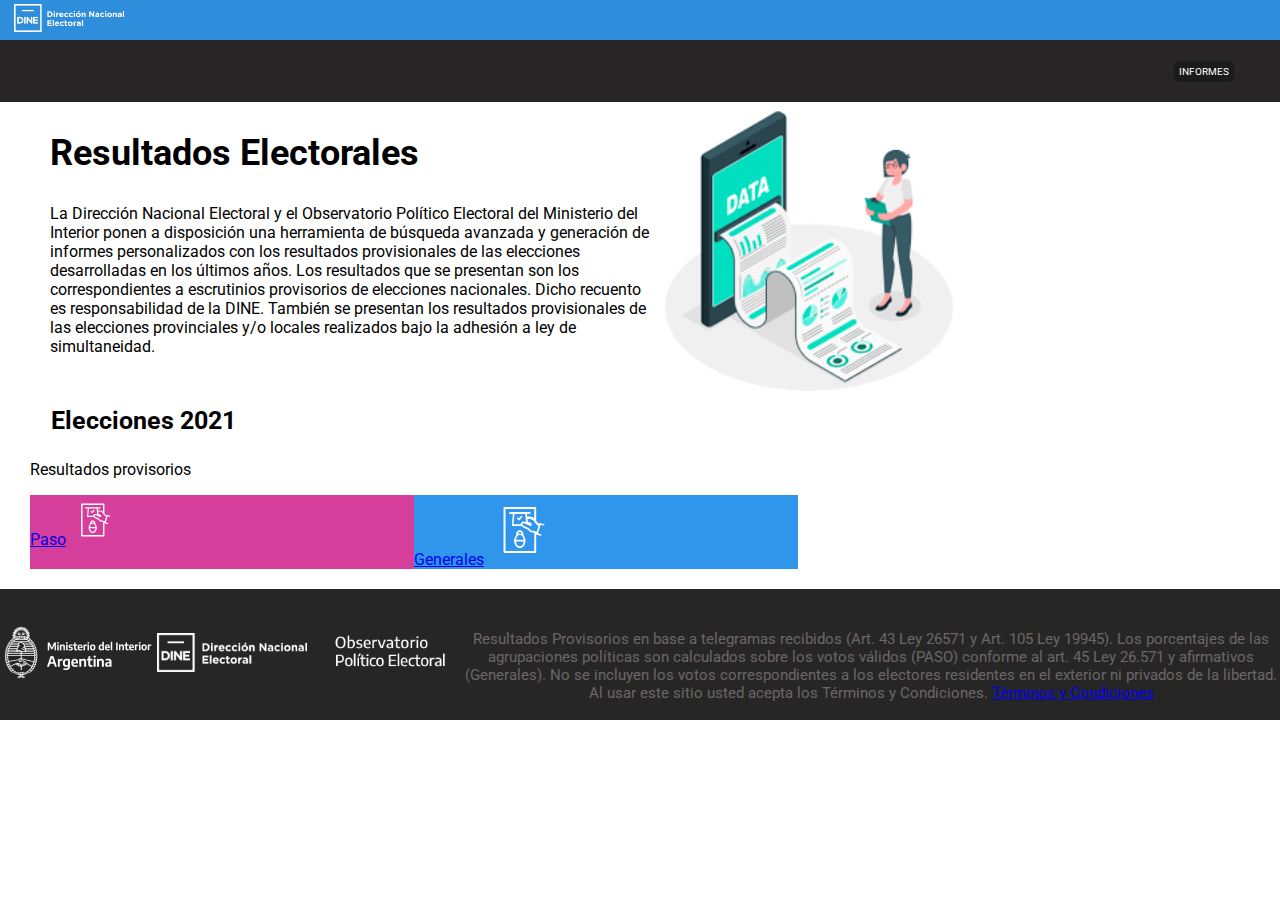
==== tup-lc2-votacion-app/index.html @ f7ecd7ff "Add files via upload" ====
<!DOCTYPE html>
<html lang="es">

<head>
    <meta charset="UTF-8" />
    <meta name="viewport" content="width=device-width, initial-scale=1.0" />
    <title>Sistema de Publicación de Resultados Electorales</title>
    <link rel="shortcut icon" href="img/icons/favicon-16x16.png" type="image/x-icon">
    <!-- Estilos CSS -->
    <link rel="stylesheet" href="css/common.css" />
</head>

<body>
<header>
    <!--Barra de logo portal-->
    <div class="header-page">
        <div class="logo-container">
            <img src="img/icons/Logo_DINE_negativo.a88f983e.png"  alt="logo" class="logo">
        </div>
        <!--Barra de menú principal-->
    <nav class="navbar">
        <ul class="nav-links">
        <li class="nav-item"><button class="informes-button">INFORMES</button></li>
     </nav>
</header>

    <!-- Contenido principal de la página -->
    <main>

        <section id="sec-titulo" class="flex-container">
            <!--Seccion para agregar una palicula favorita por codigo-->
            <div class="left"> 
               <h2>Resultados Electorales</h2>
               <p>La Dirección Nacional Electoral y el Observatorio Político Electoral del Ministerio del Interior ponen a disposición una herramienta de búsqueda avanzada y generación de informes personalizados con los resultados provisionales de las elecciones
                desarrolladas en los últimos años. Los resultados que se presentan son los correspondientes a escrutinios provisorios de elecciones nacionales. Dicho recuento es responsabilidad de la DINE. También se presentan los resultados provisionales
                de las elecciones provinciales y/o locales realizados bajo la adhesión a ley de simultaneidad.</p>
            </div>
           <div clas="right">
                <img src="img/images.png" style="width: 300px;" alt="">
            </div>    
        </section>

        <section id="sec-contenido">
            <!--Seccion para contenido de la página-->
            <h3>Elecciones 2021</h3>
            <p>Resultados provisorios</p>


            <!--Recuadros paso:-->
        <div class="recuadros-container">
            <td style="margin-right: 20px;"></td>
            <div style="background-color: rgb(213, 62, 155); width: 1500px;">
                <buttons><a href="paso.html">Paso</a></buttons>
                <svg version="1.1" id="Capa_1" xmlns="http://www.w3.org/2000/svg" xmlns:xlink="http://www.w3.org/1999/xlink" x="0px" y="0px" width="841.889px" height="595.281px" viewBox="0 0 841.889 595.281" enable-background="new 0 0 841.889 595.281" xml:space="preserve"
                    class="v-icon__component theme--light" style="font-size: 50px; height: 50px; width: 50px;">
                    <g>
                        <path fill="#FFFFFF"
                            d="M671.434,227.503l-43.614-14.145c-2.358-1.179-4.716-1.179-8.252,1.179
                                                                c-2.357,1.179-4.715,3.536-4.715,5.894l-1.179,3.536c-9.431-8.251-22.396-20.039-34.185-35.363V31.827
                                                                c0-7.072-5.894-11.788-11.788-11.788H198.746c-7.073,0-11.788,5.895-11.788,11.788v530.448c0,7.072,4.715,11.787,11.788,11.787
                                                                h368.955c7.073,0,11.788-4.715,11.788-11.787V348.917c1.179,2.357,3.536,3.536,4.715,4.716l44.794,14.145c1.179,0,2.357,0,3.536,0
                                                                c4.715,0,8.251-2.357,9.43-7.072s-1.179-10.609-5.894-12.967l0,0l-34.185-11.787l30.648-102.554l34.185,10.608l0,0
                                                                c4.715,1.179,10.608-1.179,12.966-7.072C679.685,234.576,676.149,228.682,671.434,227.503z M555.914,550.487H210.533V43.615
                                                                h345.381v113.162c-29.47-25.934-77.799-21.218-83.693-20.039l-3.536-34.185h35.363c5.894,0,10.609-4.715,10.609-10.609
                                                                c0-5.894-4.716-10.608-10.609-10.608H262.4c-4.715,2.357-9.43,7.072-9.43,12.966c0,5.895,4.715,10.609,10.608,10.609h35.363
                                                                l-11.787,132.022c0,2.357,1.179,5.894,2.357,8.251c2.357,2.358,4.715,3.537,7.072,3.537h103.731
                                                                c5.895,9.43,15.324,12.966,16.503,14.145c0,0,29.47,15.324,51.866,24.755c12.967,5.894,15.324,9.43,20.039,14.145
                                                                c2.357,3.537,5.894,7.073,10.609,10.609c14.146,12.967,34.185,14.146,40.078,15.324l17.682,4.715L555.914,550.487z
                                                                M456.897,203.927l-8.251-3.536c-1.179-1.179-17.682-8.251-31.827-3.536c-8.251,2.357-14.145,8.251-18.86,17.682
                                                                c-2.357,4.715-3.536,8.251-3.536,12.967h-87.229l10.608-122.593h130.844L456.897,203.927z M585.383,319.448l-42.436-11.788
                                                                c-1.179,0-2.357,0-3.536,0c0,0-17.682,0-28.291-9.431c-3.536-3.536-5.894-7.072-8.251-9.43
                                                                c-5.894-7.073-11.788-12.967-27.112-20.039c-22.396-9.431-50.687-24.755-51.865-24.755c0,0-7.073-3.536-9.431-9.43
                                                                c-1.179-3.536-1.179-7.072,1.179-10.609c2.357-4.715,4.716-5.894,7.073-7.072c5.894-2.357,14.145,1.179,17.682,2.357l62.475,25.933
                                                                c4.715,1.18,15.324,4.716,22.396-2.357c4.715-4.715,3.536-11.787-2.357-21.218c-10.609-16.503-29.469-20.039-37.721-20.039
                                                                c-1.179,0-2.357,0-2.357,0c-1.179,0-2.357,0-3.536,0l0,0l-4.716-36.542l-1.179-8.251c0,0,0,0,1.179,0
                                                                c0,0,56.581-8.252,76.621,24.754c15.323,25.933,38.899,50.688,56.58,62.475L585.383,319.448z">
                        </path>
                        <path fill="#FFFFFF" d="M368.49,179.174c2.357,1.179,3.536,2.357,5.894,2.357l0,0l0,0c3.536,0,5.895-1.179,8.252-3.536
                                                                l29.469-35.363c3.536-4.715,2.357-10.609-1.179-14.146c-2.357-1.179-4.715-2.357-7.072-2.357c-2.358,0-4.716,1.179-7.073,3.536
                                                                l-12.966,15.324l-9.431,11.788l-5.894-4.716l-4.715-3.536c-4.716-3.536-10.609-2.357-14.146,2.357
                                                                c-3.536,4.716-2.357,10.609,2.357,14.146L368.49,179.174z">
                        </path>
                        <path fill="#FFFFFF"
                            d="M427.428,359.526c0-2.357,0-3.536,0-5.894c0,0,0,0,0-1.18l0,0l0,0c0-28.29-20.039-50.688-44.793-50.688
                                                                c-24.755,0-44.794,22.397-44.794,50.688l0,0l0,0c0,2.358,0,4.716,0,7.073c-14.145,16.503-23.575,40.078-23.575,67.189l0,0l0,0
                                                                c0,48.33,30.648,88.408,68.369,88.408c37.72,0,68.368-40.078,68.368-88.408l0,0l0,0
                                                                C451.003,399.604,441.573,376.029,427.428,359.526z M382.635,495.085c-23.576,0-43.615-25.933-47.151-57.76h94.302
                                                                C427.428,469.152,407.389,495.085,382.635,495.085z M406.21,344.202c-7.073-3.536-15.324-5.894-23.575-5.894
                                                                c-8.252,0-16.503,2.357-23.576,5.894c3.537-12.967,12.967-21.218,23.576-21.218C394.422,321.805,403.853,331.235,406.21,344.202z
                                                                M382.635,358.347c23.575,0,43.614,24.754,47.15,57.76h-94.302C339.02,383.101,359.059,358.347,382.635,358.347z">
                        </path>
                    </g>
                </svg>
            </div>

            <!--Recuadros generales:-->
            <td style="margin-right: 20px;"></td>
            <div style="background-color: rgb(47, 150, 235); width: 1500px;">
                <buttons><a href="generales.html">Generales</a></buttons>
                <svg version="1.1" id="Capa_1" xmlns="http://www.w3.org/2000/svg" xmlns:xlink="http://www.w3.org/1999/xlink" x="0px" y="0px" width="841.889px" height="595.281px" viewBox="0 0 841.889 595.281" enable-background="new 0 0 841.889 595.281" xml:space="preserve"
                    class="v-icon__component theme--light" style="font-size: 70px; height: 70px; width: 70px;">
                    <g>
                        <path fill="#FFFFFF"
                            d="M671.434,227.503l-43.614-14.145c-2.358-1.179-4.716-1.179-8.252,1.179 c-2.357,1.179-4.715,3.536-4.715,5.894l-1.179,3.536c-9.431-8.251-22.396-20.039-34.185-35.363V31.827 c0-7.072-5.894-11.788-11.788-11.788H198.746c-7.073,0-11.788,5.895-11.788,11.788v530.448c0,7.072,4.715,11.787,11.788,11.787 h368.955c7.073,0,11.788-4.715,11.788-11.787V348.917c1.179,2.357,3.536,3.536,4.715,4.716l44.794,14.145c1.179,0,2.357,0,3.536,0 c4.715,0,8.251-2.357,9.43-7.072s-1.179-10.609-5.894-12.967l0,0l-34.185-11.787l30.648-102.554l34.185,10.608l0,0 c4.715,1.179,10.608-1.179,12.966-7.072C679.685,234.576,676.149,228.682,671.434,227.503z M555.914,550.487H210.533V43.615 h345.381v113.162c-29.47-25.934-77.799-21.218-83.693-20.039l-3.536-34.185h35.363c5.894,0,10.609-4.715,10.609-10.609 c0-5.894-4.716-10.608-10.609-10.608H262.4c-4.715,2.357-9.43,7.072-9.43,12.966c0,5.895,4.715,10.609,10.608,10.609h35.363 l-11.787,132.022c0,2.357,1.179,5.894,2.357,8.251c2.357,2.358,4.715,3.537,7.072,3.537h103.731 c5.895,9.43,15.324,12.966,16.503,14.145c0,0,29.47,15.324,51.866,24.755c12.967,5.894,15.324,9.43,20.039,14.145 c2.357,3.537,5.894,7.073,10.609,10.609c14.146,12.967,34.185,14.146,40.078,15.324l17.682,4.715L555.914,550.487z M456.897,203.927l-8.251-3.536c-1.179-1.179-17.682-8.251-31.827-3.536c-8.251,2.357-14.145,8.251-18.86,17.682 c-2.357,4.715-3.536,8.251-3.536,12.967h-87.229l10.608-122.593h130.844L456.897,203.927z M585.383,319.448l-42.436-11.788 c-1.179,0-2.357,0-3.536,0c0,0-17.682,0-28.291-9.431c-3.536-3.536-5.894-7.072-8.251-9.43 c-5.894-7.073-11.788-12.967-27.112-20.039c-22.396-9.431-50.687-24.755-51.865-24.755c0,0-7.073-3.536-9.431-9.43 c-1.179-3.536-1.179-7.072,1.179-10.609c2.357-4.715,4.716-5.894,7.073-7.072c5.894-2.357,14.145,1.179,17.682,2.357l62.475,25.933 c4.715,1.18,15.324,4.716,22.396-2.357c4.715-4.715,3.536-11.787-2.357-21.218c-10.609-16.503-29.469-20.039-37.721-20.039 c-1.179,0-2.357,0-2.357,0c-1.179,0-2.357,0-3.536,0l0,0l-4.716-36.542l-1.179-8.251c0,0,0,0,1.179,09c0,0,56.581-8.252,76.621,24.754c15.323,25.933,38.899,50.688,56.58,62.475L585.383,319.448z">
                        </path>
                        <path fill="#FFFFFF"
                            d="M368.49,179.174c2.357,1.179,3.536,2.357,5.894,2.357l0,0l0,0c3.536,0,5.895-1.179,8.252-3.536 l29.469-35.363c3.536-4.715,2.357-10.609-1.179-14.146c-2.357-1.179-4.715-2.357-7.072-2.357c-2.358,0-4.716,1.179-7.073,3.536 l-12.966,15.324l-9.431,11.788l-5.894-4.716l-4.715-3.536c-4.716-3.536-10.609-2.357-14.146,2.357 c-3.536,4.716-2.357,10.609,2.357,14.146L368.49,179.174z">
                        </path>
                        <path fill="#FFFFFF"
                            d="M427.428,359.526c0-2.357,0-3.536,0-5.894c0,0,0,0,0-1.18l0,0l0,0c0-28.29-20.039-50.688-44.793-50.688 c-24.755,0-44.794,22.397-44.794,50.688l0,0l0,0c0,2.358,0,4.716,0,7.073c-14.145,16.503-23.575,40.078-23.575,67.189l0,0l0,0 c0,48.33,30.648,88.408,68.369,88.408c37.72,0,68.368-40.078,68.368-88.408l0,0l0,0 C451.003,399.604,441.573,376.029,427.428,359.526z M382.635,495.085c-23.576,0-43.615-25.933-47.151-57.76h94.302 C427.428,469.152,407.389,495.085,382.635,495.085z M406.21,344.202c-7.073-3.536-15.324-5.894-23.575-5.894 c-8.252,0-16.503,2.357-23.576,5.894c3.537-12.967,12.967-21.218,23.576-21.218C394.422,321.805,403.853,331.235,406.21,344.202z M382.635,358.347c23.575,0,43.614,24.754,47.15,57.76h-94.302C339.02,383.101,359.059,358.347,382.635,358.347z">
                        </path>
                    </g>
                </svg>

            </div>
        </div>    

        </section>
    </main>

    <!--Pie de página-->
    <footer>

        <table>
            <!--Agrege una tabla para acomodar los elementos del footer-->
            <tr>
                <td><img src="img/icons/Ministerio-del-Interior_pluma.1ab9a7a7.png" alt="Ministerio-del-Interior_pluma" width="150px"></td>
                <td><img src="img/icons/Logo_DINE_negativo.a88f983e.png" alt="logo" width="150px"></td>
                <td><img src="img/icons/logos_001-10.4430c8d5.png" alt="logos_001-10" width="150px"></td>
                <td>
                   <footer>
                    <p style="font-size: 15px;">
                        <br>
                        Resultados Provisorios en base a telegramas recibidos (Art. 43 Ley 26571 y Art. 105 Ley 19945). Los porcentajes de las agrupaciones políticas son calculados sobre los votos válidos (PASO) conforme al art. 45 Ley 26.571 y afirmativos (Generales). No se
                        incluyen los votos correspondientes a los electores residentes en el exterior ni privados de la libertad. Al usar este sitio usted acepta los Términos y Condiciones.
                        <a href="hola.html">Términos y Condiciones</a>
                    </p>
                </footer>  
                </td>
            </tr>
        </table>

    </footer>
</body>

</html>
---- tup-lc2-votacion-app/css/common.css ----
@import url('https://fonts.googleapis.com/css?family=Roboto:100,300,400,500,700,900');
* {
    font-family: 'Roboto', sans-serif;
}

html,
body {
    margin: 0;
    padding: 0;
    background-color: rgb(255, 255, 255);
}

.flex-container { /* Añadir estilos personalizados para la posición y el tamaño */
    display: flex;
    justify-content: space-between;
}

.left { /* Ajusta el ancho según sea necesario */
    width: 100%;
}

#sec-titulo {
    width: 71%;
    text-align: left; /* Centra el texto */
    font-size: 15spx;
    padding-left: 30px;
    display: flex; /* Utiliza flexbox */
    justify-content: space-between; /* Espacio entre los elementos */
    padding-left: 50px;
    text-align: left; /* Alinea el texto a la izquierda */
   
}

#sec-titulo h2 {
    font-size: 36px; /*Ajusta el tamaño del titulo "Resultados Electorales*/
}

#sec-contenido h3 { /*Ajusa "Elecciones 2021"*/
    margin-top: 0; /* Elimina el margen superior para que esté a la misma altura que "Resultados Electorales" */
    font-size: 25px;
    padding-left: 21px; /*que tan lejo esa del margen*/
}

.logo-container { /*darle color azul al fondo del logo DINE*/
    background-color: rgb(47, 142, 219);
    padding: 4px; /* Ajusta según sea necesario */
}

.logo{ /*parte azul del logo "Dine*/
    margin-left: 10px; /*ajustar tamaño*/
    width:110px;   
}

.informes-button { /*darle color negro al boton "INFORMES"*/
    background-color: #1a1b1a;
    color: white;
    border: none;
    cursor: pointer;
    padding: 5px 5px;
    border-radius: 5px;
    font-size: 10px;
    width: 100spx;
}

nav { /*recuadro negro donde esta boton "INFORMES"*/
    width: 100%;
    background-color: rgb(39, 37, 37);
    display: flex;
    padding: 4px
}

.nav-links { /*boton "INFORMES"*/
    list-style: none;
    margin-left: auto; /*mover el boton a la derecha*/
    margin-right: 50px;
}

#sec-contenido { /*dejar margen*/
    width: 60%;
    padding-left: 30px;
}

.recuadros-container { /*poner cuadro de PASO y GENERALES uno al lado del otro*/
    display: flex;

}

footer { /*darle fondo negro al pie de pagina*/
    background-color: #272626;
    text-align: center;
    padding: 0px;
    color: rgb(107, 103, 103);
    margin-top: 20px; /*que tan lejo esta el pie de pagina*/
}
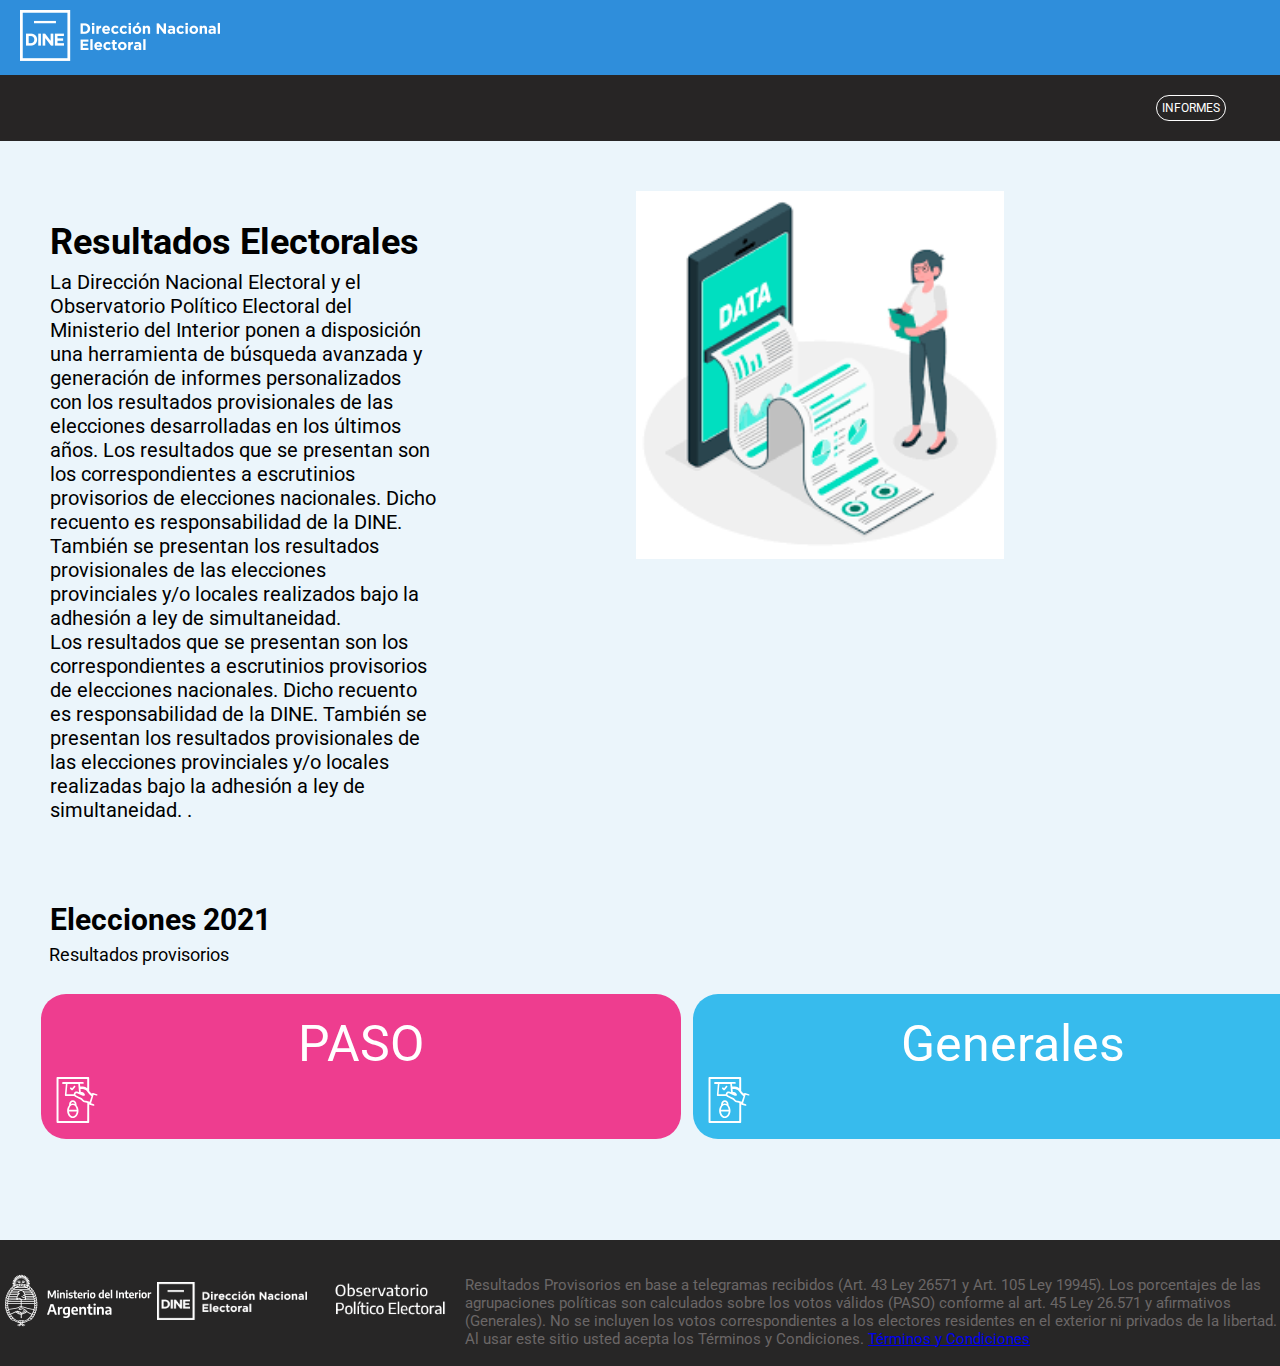
==== commit cbf73e40: "Add files via upload" ====
--- a/tup-lc2-votacion-app/index.html
+++ b/tup-lc2-votacion-app/index.html
@@ -8,97 +8,88 @@
     <link rel="shortcut icon" href="img/icons/favicon-16x16.png" type="image/x-icon">
     <!-- Estilos CSS -->
     <link rel="stylesheet" href="css/common.css" />
+    <link rel="stylesheet" href="css/pages/index.css" />
 </head>
+<body>
+    <header>
+        <!--Barra de logo portal-->
+        <div class="header-page">
+            <div class="logo-container">
+                <a href="index.html">
+                <img src="img/icons/Logo_DINE_negativo.a88f983e.png" alt="logo" class="logo" style="width: 200px;" width="250px">
+                </a>
+            </div>
 
-<body>
-<header>
-    <!--Barra de logo portal-->
-    <div class="header-page">
-        <div class="logo-container">
-            <img src="img/icons/Logo_DINE_negativo.a88f983e.png"  alt="logo" class="logo">
-        </div>
-        <!--Barra de menú principal-->
-    <nav class="navbar">
-        <ul class="nav-links">
-        <li class="nav-item"><button class="informes-button">INFORMES</button></li>
-     </nav>
-</header>
+            <!--Barra de menú principal-->
+            <nav class="navbar">
+                <ul class="nav-links">
+                    <a href="informes.html">
+                        <li class="nav-item"><button class="informes-button">INFORMES</button></li>
+                    </a>
+            </nav>
+    </header>
 
     <!-- Contenido principal de la página -->
     <main>
-
         <section id="sec-titulo" class="flex-container">
             <!--Seccion para agregar una palicula favorita por codigo-->
             <div class="left"> 
                <h2>Resultados Electorales</h2>
-               <p>La Dirección Nacional Electoral y el Observatorio Político Electoral del Ministerio del Interior ponen a disposición una herramienta de búsqueda avanzada y generación de informes personalizados con los resultados provisionales de las elecciones
+               <p style="margin-top: -23px;">La Dirección Nacional Electoral y el Observatorio Político Electoral del Ministerio del Interior ponen a disposición una herramienta de búsqueda avanzada y generación de informes personalizados con los resultados provisionales de las elecciones
                 desarrolladas en los últimos años. Los resultados que se presentan son los correspondientes a escrutinios provisorios de elecciones nacionales. Dicho recuento es responsabilidad de la DINE. También se presentan los resultados provisionales
-                de las elecciones provinciales y/o locales realizados bajo la adhesión a ley de simultaneidad.</p>
+                de las elecciones provinciales y/o locales realizados bajo la adhesión a ley de simultaneidad.<br>Los resultados que se presentan son los correspondientes a escrutinios provisorios de elecciones nacionales. Dicho recuento es responsabilidad de la DINE. También se presentan los resultados provisionales
+                de las elecciones provinciales y/o locales realizadas bajo la adhesión a ley de simultaneidad. .</p>
             </div>
            <div clas="right">
-                <img src="img/images.png" style="width: 300px;" alt="">
+                <img src="img/images.png" style="width: 368px; margin-left:200px ; margin-right: -250px;" alt="Foto">
             </div>    
         </section>
+    
 
+
+        <div class="footer-content">
         <section id="sec-contenido">
             <!--Seccion para contenido de la página-->
-            <h3>Elecciones 2021</h3>
-            <p>Resultados provisorios</p>
+            <h3 style="margin-top: 60px;">Elecciones 2021</h3>
+            <p style="margin-top: -23px; margin-left:19px; font-size: 18px; ">Resultados provisorios</p>
+        
+   <!--Recuadros paso:-->
+   <div class="recuadros-container">
+    <table>
+        <tr>
+            <td>
+                <div>
+                    <div style="background-color: #ee3d8f; border-radius: 25px;">
+                        <a href="paso.html">
+                            <button>PASO</button>
+                        </a>
+                        <svg version="1.1" id="Capa_1" xmlns="http://www.w3.org/2000/svg" xmlns:xlink="http://www.w3.org/1999/xlink" x="0px" y="0px" width="841.889px" height="595.281px" viewBox="0 0 841.889 595.281" enable-background="new 0 0 841.889 595.281" xml:space="preserve"
+                            class="v-icon__component theme--light" style="font-size: 70px; height: 70px; width: 70px;">
+        <g>
+            <path fill="#FFFFFF"
+                d="M671.434,227.503l-43.614-14.145c-2.358-1.179-4.716-1.179-8.252,1.179 c-2.357,1.179-4.715,3.536-4.715,5.894l-1.179,3.536c-9.431-8.251-22.396-20.039-34.185-35.363V31.827 c0-7.072-5.894-11.788-11.788-11.788H198.746c-7.073,0-11.788,5.895-11.788,11.788v530.448c0,7.072,4.715,11.787,11.788,11.787 h368.955c7.073,0,11.788-4.715,11.788-11.787V348.917c1.179,2.357,3.536,3.536,4.715,4.716l44.794,14.145c1.179,0,2.357,0,3.536,0 c4.715,0,8.251-2.357,9.43-7.072s-1.179-10.609-5.894-12.967l0,0l-34.185-11.787l30.648-102.554l34.185,10.608l0,0 c4.715,1.179,10.608-1.179,12.966-7.072C679.685,234.576,676.149,228.682,671.434,227.503z M555.914,550.487H210.533V43.615 h345.381v113.162c-29.47-25.934-77.799-21.218-83.693-20.039l-3.536-34.185h35.363c5.894,0,10.609-4.715,10.609-10.609 c0-5.894-4.716-10.608-10.609-10.608H262.4c-4.715,2.357-9.43,7.072-9.43,12.966c0,5.895,4.715,10.609,10.608,10.609h35.363 l-11.787,132.022c0,2.357,1.179,5.894,2.357,8.251c2.357,2.358,4.715,3.537,7.072,3.537h103.731 c5.895,9.43,15.324,12.966,16.503,14.145c0,0,29.47,15.324,51.866,24.755c12.967,5.894,15.324,9.43,20.039,14.145 c2.357,3.537,5.894,7.073,10.609,10.609c14.146,12.967,34.185,14.146,40.078,15.324l17.682,4.715L555.914,550.487z M456.897,203.927l-8.251-3.536c-1.179-1.179-17.682-8.251-31.827-3.536c-8.251,2.357-14.145,8.251-18.86,17.682 c-2.357,4.715-3.536,8.251-3.536,12.967h-87.229l10.608-122.593h130.844L456.897,203.927z M585.383,319.448l-42.436-11.788 c-1.179,0-2.357,0-3.536,0c0,0-17.682,0-28.291-9.431c-3.536-3.536-5.894-7.072-8.251-9.43 c-5.894-7.073-11.788-12.967-27.112-20.039c-22.396-9.431-50.687-24.755-51.865-24.755c0,0-7.073-3.536-9.431-9.43 c-1.179-3.536-1.179-7.072,1.179-10.609c2.357-4.715,4.716-5.894,7.073-7.072c5.894-2.357,14.145,1.179,17.682,2.357l62.475,25.933 c4.715,1.18,15.324,4.716,22.396-2.357c4.715-4.715,3.536-11.787-2.357-21.218c-10.609-16.503-29.469-20.039-37.721-20.039 c-1.179,0-2.357,0-2.357,0c-1.179,0-2.357,0-3.536,0l0,0l-4.716-36.542l-1.179-8.251c0,0,0,0,1.179,09c0,0,56.581-8.252,76.621,24.754c15.323,25.933,38.899,50.688,56.58,62.475L585.383,319.448z">
+            </path>
+            <path fill="#FFFFFF"
+                d="M368.49,179.174c2.357,1.179,3.536,2.357,5.894,2.357l0,0l0,0c3.536,0,5.895-1.179,8.252-3.536 l29.469-35.363c3.536-4.715,2.357-10.609-1.179-14.146c-2.357-1.179-4.715-2.357-7.072-2.357c-2.358,0-4.716,1.179-7.073,3.536 l-12.966,15.324l-9.431,11.788l-5.894-4.716l-4.715-3.536c-4.716-3.536-10.609-2.357-14.146,2.357 c-3.536,4.716-2.357,10.609,2.357,14.146L368.49,179.174z">
+            </path>
+            <path fill="#FFFFFF"
+                d="M427.428,359.526c0-2.357,0-3.536,0-5.894c0,0,0,0,0-1.18l0,0l0,0c0-28.29-20.039-50.688-44.793-50.688 c-24.755,0-44.794,22.397-44.794,50.688l0,0l0,0c0,2.358,0,4.716,0,7.073c-14.145,16.503-23.575,40.078-23.575,67.189l0,0l0,0 c0,48.33,30.648,88.408,68.369,88.408c37.72,0,68.368-40.078,68.368-88.408l0,0l0,0 C451.003,399.604,441.573,376.029,427.428,359.526z M382.635,495.085c-23.576,0-43.615-25.933-47.151-57.76h94.302 C427.428,469.152,407.389,495.085,382.635,495.085z M406.21,344.202c-7.073-3.536-15.324-5.894-23.575-5.894 c-8.252,0-16.503,2.357-23.576,5.894c3.537-12.967,12.967-21.218,23.576-21.218C394.422,321.805,403.853,331.235,406.21,344.202z M382.635,358.347c23.575,0,43.614,24.754,47.15,57.76h-94.302C339.02,383.101,359.059,358.347,382.635,358.347z">
+            </path>
+        </g>
+    </svg>
+                    </div>
+            </td>
+            <td>
 
+                <!--Recuadros generales:-->
+                <div>
+                    <div style="background-color: #37bbed; border-radius: 25px;">
+                        <a href="generales.html">
+                            <button>Generales</button>
+                        </a>
 
-            <!--Recuadros paso:-->
-        <div class="recuadros-container">
-            <td style="margin-right: 20px;"></td>
-            <div style="background-color: rgb(213, 62, 155); width: 1500px;">
-                <buttons><a href="paso.html">Paso</a></buttons>
-                <svg version="1.1" id="Capa_1" xmlns="http://www.w3.org/2000/svg" xmlns:xlink="http://www.w3.org/1999/xlink" x="0px" y="0px" width="841.889px" height="595.281px" viewBox="0 0 841.889 595.281" enable-background="new 0 0 841.889 595.281" xml:space="preserve"
-                    class="v-icon__component theme--light" style="font-size: 50px; height: 50px; width: 50px;">
-                    <g>
-                        <path fill="#FFFFFF"
-                            d="M671.434,227.503l-43.614-14.145c-2.358-1.179-4.716-1.179-8.252,1.179
-                                                                c-2.357,1.179-4.715,3.536-4.715,5.894l-1.179,3.536c-9.431-8.251-22.396-20.039-34.185-35.363V31.827
-                                                                c0-7.072-5.894-11.788-11.788-11.788H198.746c-7.073,0-11.788,5.895-11.788,11.788v530.448c0,7.072,4.715,11.787,11.788,11.787
-                                                                h368.955c7.073,0,11.788-4.715,11.788-11.787V348.917c1.179,2.357,3.536,3.536,4.715,4.716l44.794,14.145c1.179,0,2.357,0,3.536,0
-                                                                c4.715,0,8.251-2.357,9.43-7.072s-1.179-10.609-5.894-12.967l0,0l-34.185-11.787l30.648-102.554l34.185,10.608l0,0
-                                                                c4.715,1.179,10.608-1.179,12.966-7.072C679.685,234.576,676.149,228.682,671.434,227.503z M555.914,550.487H210.533V43.615
-                                                                h345.381v113.162c-29.47-25.934-77.799-21.218-83.693-20.039l-3.536-34.185h35.363c5.894,0,10.609-4.715,10.609-10.609
-                                                                c0-5.894-4.716-10.608-10.609-10.608H262.4c-4.715,2.357-9.43,7.072-9.43,12.966c0,5.895,4.715,10.609,10.608,10.609h35.363
-                                                                l-11.787,132.022c0,2.357,1.179,5.894,2.357,8.251c2.357,2.358,4.715,3.537,7.072,3.537h103.731
-                                                                c5.895,9.43,15.324,12.966,16.503,14.145c0,0,29.47,15.324,51.866,24.755c12.967,5.894,15.324,9.43,20.039,14.145
-                                                                c2.357,3.537,5.894,7.073,10.609,10.609c14.146,12.967,34.185,14.146,40.078,15.324l17.682,4.715L555.914,550.487z
-                                                                M456.897,203.927l-8.251-3.536c-1.179-1.179-17.682-8.251-31.827-3.536c-8.251,2.357-14.145,8.251-18.86,17.682
-                                                                c-2.357,4.715-3.536,8.251-3.536,12.967h-87.229l10.608-122.593h130.844L456.897,203.927z M585.383,319.448l-42.436-11.788
-                                                                c-1.179,0-2.357,0-3.536,0c0,0-17.682,0-28.291-9.431c-3.536-3.536-5.894-7.072-8.251-9.43
-                                                                c-5.894-7.073-11.788-12.967-27.112-20.039c-22.396-9.431-50.687-24.755-51.865-24.755c0,0-7.073-3.536-9.431-9.43
-                                                                c-1.179-3.536-1.179-7.072,1.179-10.609c2.357-4.715,4.716-5.894,7.073-7.072c5.894-2.357,14.145,1.179,17.682,2.357l62.475,25.933
-                                                                c4.715,1.18,15.324,4.716,22.396-2.357c4.715-4.715,3.536-11.787-2.357-21.218c-10.609-16.503-29.469-20.039-37.721-20.039
-                                                                c-1.179,0-2.357,0-2.357,0c-1.179,0-2.357,0-3.536,0l0,0l-4.716-36.542l-1.179-8.251c0,0,0,0,1.179,0
-                                                                c0,0,56.581-8.252,76.621,24.754c15.323,25.933,38.899,50.688,56.58,62.475L585.383,319.448z">
-                        </path>
-                        <path fill="#FFFFFF" d="M368.49,179.174c2.357,1.179,3.536,2.357,5.894,2.357l0,0l0,0c3.536,0,5.895-1.179,8.252-3.536
-                                                                l29.469-35.363c3.536-4.715,2.357-10.609-1.179-14.146c-2.357-1.179-4.715-2.357-7.072-2.357c-2.358,0-4.716,1.179-7.073,3.536
-                                                                l-12.966,15.324l-9.431,11.788l-5.894-4.716l-4.715-3.536c-4.716-3.536-10.609-2.357-14.146,2.357
-                                                                c-3.536,4.716-2.357,10.609,2.357,14.146L368.49,179.174z">
-                        </path>
-                        <path fill="#FFFFFF"
-                            d="M427.428,359.526c0-2.357,0-3.536,0-5.894c0,0,0,0,0-1.18l0,0l0,0c0-28.29-20.039-50.688-44.793-50.688
-                                                                c-24.755,0-44.794,22.397-44.794,50.688l0,0l0,0c0,2.358,0,4.716,0,7.073c-14.145,16.503-23.575,40.078-23.575,67.189l0,0l0,0
-                                                                c0,48.33,30.648,88.408,68.369,88.408c37.72,0,68.368-40.078,68.368-88.408l0,0l0,0
-                                                                C451.003,399.604,441.573,376.029,427.428,359.526z M382.635,495.085c-23.576,0-43.615-25.933-47.151-57.76h94.302
-                                                                C427.428,469.152,407.389,495.085,382.635,495.085z M406.21,344.202c-7.073-3.536-15.324-5.894-23.575-5.894
-                                                                c-8.252,0-16.503,2.357-23.576,5.894c3.537-12.967,12.967-21.218,23.576-21.218C394.422,321.805,403.853,331.235,406.21,344.202z
-                                                                M382.635,358.347c23.575,0,43.614,24.754,47.15,57.76h-94.302C339.02,383.101,359.059,358.347,382.635,358.347z">
-                        </path>
-                    </g>
-                </svg>
-            </div>
-
-            <!--Recuadros generales:-->
-            <td style="margin-right: 20px;"></td>
-            <div style="background-color: rgb(47, 150, 235); width: 1500px;">
-                <buttons><a href="generales.html">Generales</a></buttons>
-                <svg version="1.1" id="Capa_1" xmlns="http://www.w3.org/2000/svg" xmlns:xlink="http://www.w3.org/1999/xlink" x="0px" y="0px" width="841.889px" height="595.281px" viewBox="0 0 841.889 595.281" enable-background="new 0 0 841.889 595.281" xml:space="preserve"
-                    class="v-icon__component theme--light" style="font-size: 70px; height: 70px; width: 70px;">
+                        <svg version="1.1" id="Capa_1" xmlns="http://www.w3.org/2000/svg" xmlns:xlink="http://www.w3.org/1999/xlink" x="0px" y="0px" width="841.889px" height="595.281px" viewBox="0 0 841.889 595.281" enable-background="new 0 0 841.889 595.281" xml:space="preserve"
+                            class="v-icon__component theme--light" style="font-size: 70px; height: 70px; width: 70px;">
                     <g>
                         <path fill="#FFFFFF"
                             d="M671.434,227.503l-43.614-14.145c-2.358-1.179-4.716-1.179-8.252,1.179 c-2.357,1.179-4.715,3.536-4.715,5.894l-1.179,3.536c-9.431-8.251-22.396-20.039-34.185-35.363V31.827 c0-7.072-5.894-11.788-11.788-11.788H198.746c-7.073,0-11.788,5.895-11.788,11.788v530.448c0,7.072,4.715,11.787,11.788,11.787 h368.955c7.073,0,11.788-4.715,11.788-11.787V348.917c1.179,2.357,3.536,3.536,4.715,4.716l44.794,14.145c1.179,0,2.357,0,3.536,0 c4.715,0,8.251-2.357,9.43-7.072s-1.179-10.609-5.894-12.967l0,0l-34.185-11.787l30.648-102.554l34.185,10.608l0,0 c4.715,1.179,10.608-1.179,12.966-7.072C679.685,234.576,676.149,228.682,671.434,227.503z M555.914,550.487H210.533V43.615 h345.381v113.162c-29.47-25.934-77.799-21.218-83.693-20.039l-3.536-34.185h35.363c5.894,0,10.609-4.715,10.609-10.609 c0-5.894-4.716-10.608-10.609-10.608H262.4c-4.715,2.357-9.43,7.072-9.43,12.966c0,5.895,4.715,10.609,10.608,10.609h35.363 l-11.787,132.022c0,2.357,1.179,5.894,2.357,8.251c2.357,2.358,4.715,3.537,7.072,3.537h103.731 c5.895,9.43,15.324,12.966,16.503,14.145c0,0,29.47,15.324,51.866,24.755c12.967,5.894,15.324,9.43,20.039,14.145 c2.357,3.537,5.894,7.073,10.609,10.609c14.146,12.967,34.185,14.146,40.078,15.324l17.682,4.715L555.914,550.487z M456.897,203.927l-8.251-3.536c-1.179-1.179-17.682-8.251-31.827-3.536c-8.251,2.357-14.145,8.251-18.86,17.682 c-2.357,4.715-3.536,8.251-3.536,12.967h-87.229l10.608-122.593h130.844L456.897,203.927z M585.383,319.448l-42.436-11.788 c-1.179,0-2.357,0-3.536,0c0,0-17.682,0-28.291-9.431c-3.536-3.536-5.894-7.072-8.251-9.43 c-5.894-7.073-11.788-12.967-27.112-20.039c-22.396-9.431-50.687-24.755-51.865-24.755c0,0-7.073-3.536-9.431-9.43 c-1.179-3.536-1.179-7.072,1.179-10.609c2.357-4.715,4.716-5.894,7.073-7.072c5.894-2.357,14.145,1.179,17.682,2.357l62.475,25.933 c4.715,1.18,15.324,4.716,22.396-2.357c4.715-4.715,3.536-11.787-2.357-21.218c-10.609-16.503-29.469-20.039-37.721-20.039 c-1.179,0-2.357,0-2.357,0c-1.179,0-2.357,0-3.536,0l0,0l-4.716-36.542l-1.179-8.251c0,0,0,0,1.179,09c0,0,56.581-8.252,76.621,24.754c15.323,25.933,38.899,50.688,56.58,62.475L585.383,319.448z">
@@ -111,16 +102,18 @@
                         </path>
                     </g>
                 </svg>
+                    </div>
+            </td>
+        </tr>
+    </table>
 
-            </div>
-        </div>    
-
-        </section>
-    </main>
+</section>
+</main>
+        </div>
+    
 
     <!--Pie de página-->
     <footer>
-
         <table>
             <!--Agrege una tabla para acomodar los elementos del footer-->
             <tr>
@@ -139,8 +132,6 @@
                 </td>
             </tr>
         </table>
-
     </footer>
 </body>
-
 </html>--- a/tup-lc2-votacion-app/css/common.css
+++ b/tup-lc2-votacion-app/css/common.css
@@ -7,88 +7,60 @@
 body {
     margin: 0;
     padding: 0;
-    background-color: rgb(255, 255, 255);
-}
-
-.flex-container { /* Añadir estilos personalizados para la posición y el tamaño */
-    display: flex;
+    background-color: rgb(235, 245, 251);
     justify-content: space-between;
 }
 
-.left { /* Ajusta el ancho según sea necesario */
+.logo-container {
+    /darle color azul al fondo del logo DINE/
+    background-color: rgb(47, 142, 219);
+    padding: 35px;
+    /* Ajusta según sea necesario */
     width: 100%;
 }
 
-#sec-titulo {
-    width: 71%;
-    text-align: left; /* Centra el texto */
-    font-size: 15spx;
-    padding-left: 30px;
-    display: flex; /* Utiliza flexbox */
-    justify-content: space-between; /* Espacio entre los elementos */
-    padding-left: 50px;
-    text-align: left; /* Alinea el texto a la izquierda */
-   
+.logo {
+    margin-left: 10px;
+    /ajustar tamaño/
+    width: 120px;
 }
 
-#sec-titulo h2 {
-    font-size: 36px; /*Ajusta el tamaño del titulo "Resultados Electorales*/
+nav {
+    width: 100%;
+    background-color: rgb(39, 37, 37);
+    display: flex;
+    padding: 4px;
+
 }
 
-#sec-contenido h3 { /*Ajusa "Elecciones 2021"*/
-    margin-top: 0; /* Elimina el margen superior para que esté a la misma altura que "Resultados Electorales" */
-    font-size: 25px;
-    padding-left: 21px; /*que tan lejo esa del margen*/
+.nav-links {
+    list-style: none;
+    margin-right: 50px;
+    margin-left: auto;
+    justify-content: flex-end;
+    margin-right: 50px;
 }
 
-.logo-container { /*darle color azul al fondo del logo DINE*/
-    background-color: rgb(47, 142, 219);
-    padding: 4px; /* Ajusta según sea necesario */
+.informes-button:hover {
+    background-color: #444444c1; 
 }
 
-.logo{ /*parte azul del logo "Dine*/
-    margin-left: 10px; /*ajustar tamaño*/
-    width:110px;   
-}
-
-.informes-button { /*darle color negro al boton "INFORMES"*/
-    background-color: #1a1b1a;
+.informes-button {
+    background-color: rgb(39, 37, 37);
     color: white;
     border: none;
     cursor: pointer;
     padding: 5px 5px;
-    border-radius: 5px;
-    font-size: 10px;
+    border-radius: 15px;
+    font-size: 12px;
     width: 100spx;
+    border: 1px solid #ffffff;
 }
 
-nav { /*recuadro negro donde esta boton "INFORMES"*/
-    width: 100%;
-    background-color: rgb(39, 37, 37);
-    display: flex;
-    padding: 4px
-}
-
-.nav-links { /*boton "INFORMES"*/
-    list-style: none;
-    margin-left: auto; /*mover el boton a la derecha*/
-    margin-right: 50px;
-}
-
-#sec-contenido { /*dejar margen*/
-    width: 60%;
-    padding-left: 30px;
-}
-
-.recuadros-container { /*poner cuadro de PASO y GENERALES uno al lado del otro*/
-    display: flex;
-
-}
-
-footer { /*darle fondo negro al pie de pagina*/
-    background-color: #272626;
-    text-align: center;
-    padding: 0px;
-    color: rgb(107, 103, 103);
-    margin-top: 20px; /*que tan lejo esta el pie de pagina*/
-}
+.footer {
+    background-color: #9e9e9e;
+    text-align: left;
+    padding: 15px;
+    margin-top: 25px;
+    font-size: 11px;
+}--- a/tup-lc2-votacion-app/css/pages/index.css
+++ b/tup-lc2-votacion-app/css/pages/index.css
@@ -0,0 +1,119 @@
+
+.flex-container { /* Añadir estilos personalizados para la posición y el tamaño */
+    display: flex;
+    justify-content: space-between;
+}
+
+.left { /* Ajusta el ancho según sea necesario */
+    width: 100%;
+}
+
+.left p {
+    margin-top: -23px;
+}
+
+#sec-titulo {
+    width: 55%;
+    text-align: left; /* Centra el texto */
+    font-size: 20px;
+    padding-left: 30px;
+    display: flex; /* Utiliza flexbox */
+    justify-content: space-between; /* Espacio entre los elementos */
+    padding-left: 50px; /*ditancia al margen*/
+    text-align: left; /* Alinea el texto a la izquierda */
+    margin-top: 50px;
+}
+
+#sec-titulo h2 {
+    font-size: 36px; /*Ajusta el tamaño del titulo "Resultados Electorales*/
+}
+
+#sec-contenido h3 { /*Ajusa "Elecciones 2021"*/
+    margin-top: 50px; /* Elimina el margen superior para que esté a la misma altura que "Resultados Electorales" */
+    font-size: 30px;
+    padding-left: 20px; /*que tan lejo esa del margen*/
+
+}
+
+.logo-container { /*darle color azul al fondo del logo DINE*/
+    background-color: rgb(47, 142, 219);
+    padding: 10px; /* Ajusta según sea necesario */
+    width: auto;
+}
+
+.logo{ /*parte azul del logo "Dine*/
+    margin-left: 10px; /*ajustar tamaño*/
+    width:110px;   
+}
+
+.recuadros-container button {
+    display: inline-block;
+    border: none;
+    margin: 20px;
+    height: 30px;
+    width: 600px;
+    color: #FFF;
+    /* Establece el color del texto en blanco */
+    font-size: 28px;
+    background-image: url('ruta/para/tu/imagen.svg');
+    background-size: cover;
+    background-color: transparent;
+    /* Establece el fondo transparente */
+    background-position: right;
+    text-align: auto;
+    border-top-right-radius: 25px;
+    border-radius: 95px;
+    font-size: 50px;
+    justify-content: center;
+     cursor: pointer;
+}
+
+.recuadros-container table {
+    margin-left: auto;
+    margin-right: auto;
+    width: 100%;
+    /* Ajusta el porcentaje según tus necesidades */
+    border-collapse: separate;
+    border-spacing: 10px;
+    border-radius: 25px;
+    margin-bottom: 90px;
+}
+
+.informes-button { /*darle color negro al boton "INFORMES"*/
+    background-color: rgb(39, 37, 37);
+    color: white;
+    border: none;
+    cursor: pointer;
+    padding: 5px 5px;
+    border-radius: 15px;
+    font-size: 12px;
+    width: 100spx;
+    border: 1px solid #ffffff;
+}
+
+
+nav { /*recuadro negro donde esta boton "INFORMES"*/
+    width: auto;
+    background-color: rgb(39, 37, 37);
+    display: flex;
+    font-size: 5pxs;
+}
+
+.nav-links { /*boton "INFORMES"*/
+    list-style: none;
+    margin-left: auto; /*mover el boton a la derecha*/
+    justify-content: flex-end;
+    margin-right: 50px;
+}
+
+#sec-contenido { /*dejar margen*/
+    width: 60%;
+    padding-left: 30px;
+}
+
+footer { /*darle fondo negro al pie de pagina*/
+    background-color: #272626;
+    text-align: left;
+    color: rgb(107, 103, 103);
+    margin-top: ; /*que tan lejo esta el pie de pagina*/
+}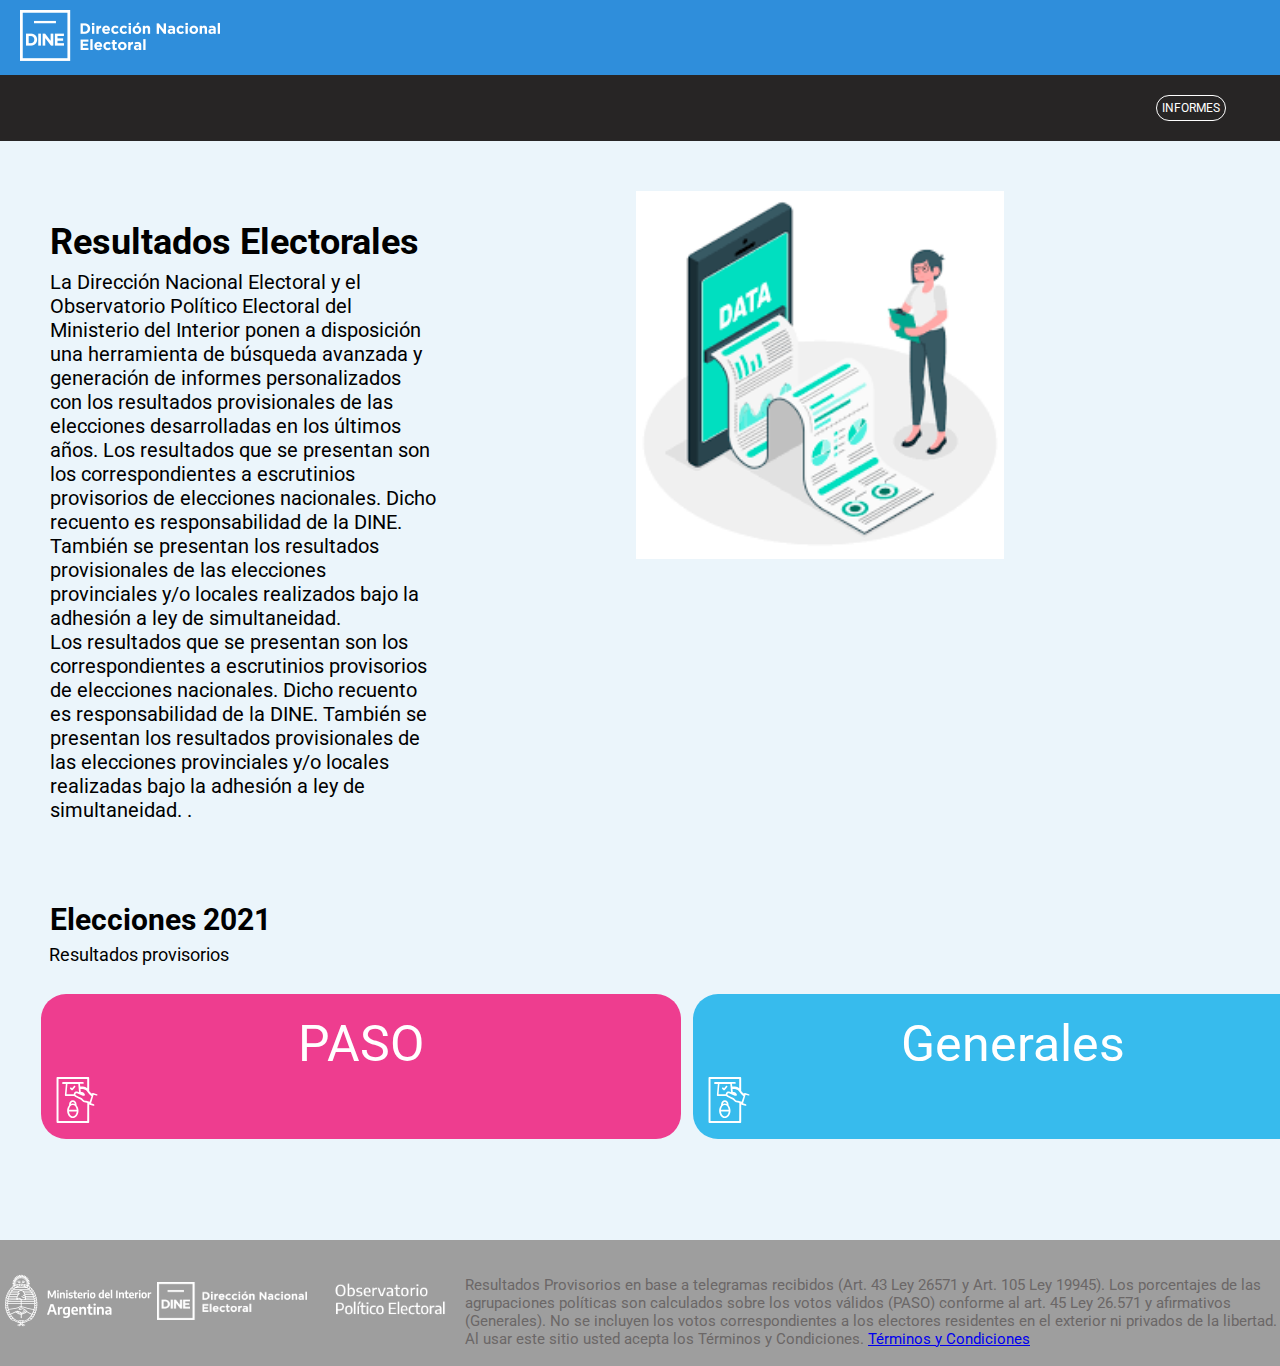
==== commit cc624e1e: "Add files via upload" ====
--- a/tup-lc2-votacion-app/index.html
+++ b/tup-lc2-votacion-app/index.html
@@ -10,13 +10,15 @@
     <link rel="stylesheet" href="css/common.css" />
     <link rel="stylesheet" href="css/pages/index.css" />
 </head>
+
 <body>
     <header>
         <!--Barra de logo portal-->
         <div class="header-page">
             <div class="logo-container">
                 <a href="index.html">
-                <img src="img/icons/Logo_DINE_negativo.a88f983e.png" alt="logo" class="logo" style="width: 200px;" width="250px">
+                    <img src="img/icons/Logo_DINE_negativo.a88f983e.png" alt="logo" class="logo" style="width: 200px;"
+                        width="250px">
                 </a>
             </div>
 
@@ -33,105 +35,125 @@
     <main>
         <section id="sec-titulo" class="flex-container">
             <!--Seccion para agregar una palicula favorita por codigo-->
-            <div class="left"> 
-               <h2>Resultados Electorales</h2>
-               <p style="margin-top: -23px;">La Dirección Nacional Electoral y el Observatorio Político Electoral del Ministerio del Interior ponen a disposición una herramienta de búsqueda avanzada y generación de informes personalizados con los resultados provisionales de las elecciones
-                desarrolladas en los últimos años. Los resultados que se presentan son los correspondientes a escrutinios provisorios de elecciones nacionales. Dicho recuento es responsabilidad de la DINE. También se presentan los resultados provisionales
-                de las elecciones provinciales y/o locales realizados bajo la adhesión a ley de simultaneidad.<br>Los resultados que se presentan son los correspondientes a escrutinios provisorios de elecciones nacionales. Dicho recuento es responsabilidad de la DINE. También se presentan los resultados provisionales
-                de las elecciones provinciales y/o locales realizadas bajo la adhesión a ley de simultaneidad. .</p>
+            <div class="left">
+                <h2>Resultados Electorales</h2>
+                <p style="margin-top: -23px;">La Dirección Nacional Electoral y el Observatorio Político Electoral del
+                    Ministerio del Interior ponen a disposición una herramienta de búsqueda avanzada y generación de
+                    informes personalizados con los resultados provisionales de las elecciones
+                    desarrolladas en los últimos años. Los resultados que se presentan son los correspondientes a
+                    escrutinios provisorios de elecciones nacionales. Dicho recuento es responsabilidad de la DINE.
+                    También se presentan los resultados provisionales
+                    de las elecciones provinciales y/o locales realizados bajo la adhesión a ley de
+                    simultaneidad.<br>Los resultados que se presentan son los correspondientes a escrutinios provisorios
+                    de elecciones nacionales. Dicho recuento es responsabilidad de la DINE. También se presentan los
+                    resultados provisionales
+                    de las elecciones provinciales y/o locales realizadas bajo la adhesión a ley de simultaneidad. .</p>
             </div>
-           <div clas="right">
+            <div clas="right">
                 <img src="img/images.png" style="width: 368px; margin-left:200px ; margin-right: -250px;" alt="Foto">
-            </div>    
+            </div>
         </section>
-    
+
 
 
         <div class="footer-content">
-        <section id="sec-contenido">
-            <!--Seccion para contenido de la página-->
-            <h3 style="margin-top: 60px;">Elecciones 2021</h3>
-            <p style="margin-top: -23px; margin-left:19px; font-size: 18px; ">Resultados provisorios</p>
-        
-   <!--Recuadros paso:-->
-   <div class="recuadros-container">
-    <table>
-        <tr>
-            <td>
-                <div>
-                    <div style="background-color: #ee3d8f; border-radius: 25px;">
-                        <a href="paso.html">
-                            <button>PASO</button>
-                        </a>
-                        <svg version="1.1" id="Capa_1" xmlns="http://www.w3.org/2000/svg" xmlns:xlink="http://www.w3.org/1999/xlink" x="0px" y="0px" width="841.889px" height="595.281px" viewBox="0 0 841.889 595.281" enable-background="new 0 0 841.889 595.281" xml:space="preserve"
-                            class="v-icon__component theme--light" style="font-size: 70px; height: 70px; width: 70px;">
-        <g>
-            <path fill="#FFFFFF"
-                d="M671.434,227.503l-43.614-14.145c-2.358-1.179-4.716-1.179-8.252,1.179 c-2.357,1.179-4.715,3.536-4.715,5.894l-1.179,3.536c-9.431-8.251-22.396-20.039-34.185-35.363V31.827 c0-7.072-5.894-11.788-11.788-11.788H198.746c-7.073,0-11.788,5.895-11.788,11.788v530.448c0,7.072,4.715,11.787,11.788,11.787 h368.955c7.073,0,11.788-4.715,11.788-11.787V348.917c1.179,2.357,3.536,3.536,4.715,4.716l44.794,14.145c1.179,0,2.357,0,3.536,0 c4.715,0,8.251-2.357,9.43-7.072s-1.179-10.609-5.894-12.967l0,0l-34.185-11.787l30.648-102.554l34.185,10.608l0,0 c4.715,1.179,10.608-1.179,12.966-7.072C679.685,234.576,676.149,228.682,671.434,227.503z M555.914,550.487H210.533V43.615 h345.381v113.162c-29.47-25.934-77.799-21.218-83.693-20.039l-3.536-34.185h35.363c5.894,0,10.609-4.715,10.609-10.609 c0-5.894-4.716-10.608-10.609-10.608H262.4c-4.715,2.357-9.43,7.072-9.43,12.966c0,5.895,4.715,10.609,10.608,10.609h35.363 l-11.787,132.022c0,2.357,1.179,5.894,2.357,8.251c2.357,2.358,4.715,3.537,7.072,3.537h103.731 c5.895,9.43,15.324,12.966,16.503,14.145c0,0,29.47,15.324,51.866,24.755c12.967,5.894,15.324,9.43,20.039,14.145 c2.357,3.537,5.894,7.073,10.609,10.609c14.146,12.967,34.185,14.146,40.078,15.324l17.682,4.715L555.914,550.487z M456.897,203.927l-8.251-3.536c-1.179-1.179-17.682-8.251-31.827-3.536c-8.251,2.357-14.145,8.251-18.86,17.682 c-2.357,4.715-3.536,8.251-3.536,12.967h-87.229l10.608-122.593h130.844L456.897,203.927z M585.383,319.448l-42.436-11.788 c-1.179,0-2.357,0-3.536,0c0,0-17.682,0-28.291-9.431c-3.536-3.536-5.894-7.072-8.251-9.43 c-5.894-7.073-11.788-12.967-27.112-20.039c-22.396-9.431-50.687-24.755-51.865-24.755c0,0-7.073-3.536-9.431-9.43 c-1.179-3.536-1.179-7.072,1.179-10.609c2.357-4.715,4.716-5.894,7.073-7.072c5.894-2.357,14.145,1.179,17.682,2.357l62.475,25.933 c4.715,1.18,15.324,4.716,22.396-2.357c4.715-4.715,3.536-11.787-2.357-21.218c-10.609-16.503-29.469-20.039-37.721-20.039 c-1.179,0-2.357,0-2.357,0c-1.179,0-2.357,0-3.536,0l0,0l-4.716-36.542l-1.179-8.251c0,0,0,0,1.179,09c0,0,56.581-8.252,76.621,24.754c15.323,25.933,38.899,50.688,56.58,62.475L585.383,319.448z">
-            </path>
-            <path fill="#FFFFFF"
-                d="M368.49,179.174c2.357,1.179,3.536,2.357,5.894,2.357l0,0l0,0c3.536,0,5.895-1.179,8.252-3.536 l29.469-35.363c3.536-4.715,2.357-10.609-1.179-14.146c-2.357-1.179-4.715-2.357-7.072-2.357c-2.358,0-4.716,1.179-7.073,3.536 l-12.966,15.324l-9.431,11.788l-5.894-4.716l-4.715-3.536c-4.716-3.536-10.609-2.357-14.146,2.357 c-3.536,4.716-2.357,10.609,2.357,14.146L368.49,179.174z">
-            </path>
-            <path fill="#FFFFFF"
-                d="M427.428,359.526c0-2.357,0-3.536,0-5.894c0,0,0,0,0-1.18l0,0l0,0c0-28.29-20.039-50.688-44.793-50.688 c-24.755,0-44.794,22.397-44.794,50.688l0,0l0,0c0,2.358,0,4.716,0,7.073c-14.145,16.503-23.575,40.078-23.575,67.189l0,0l0,0 c0,48.33,30.648,88.408,68.369,88.408c37.72,0,68.368-40.078,68.368-88.408l0,0l0,0 C451.003,399.604,441.573,376.029,427.428,359.526z M382.635,495.085c-23.576,0-43.615-25.933-47.151-57.76h94.302 C427.428,469.152,407.389,495.085,382.635,495.085z M406.21,344.202c-7.073-3.536-15.324-5.894-23.575-5.894 c-8.252,0-16.503,2.357-23.576,5.894c3.537-12.967,12.967-21.218,23.576-21.218C394.422,321.805,403.853,331.235,406.21,344.202z M382.635,358.347c23.575,0,43.614,24.754,47.15,57.76h-94.302C339.02,383.101,359.059,358.347,382.635,358.347z">
-            </path>
-        </g>
-    </svg>
-                    </div>
-            </td>
-            <td>
+            <section id="sec-contenido">
+                <!--Seccion para contenido de la página-->
+                <h3 style="margin-top: 60px;">Elecciones 2021</h3>
+                <p style="margin-top: -23px; margin-left:19px; font-size: 18px; ">Resultados provisorios</p>
 
-                <!--Recuadros generales:-->
-                <div>
-                    <div style="background-color: #37bbed; border-radius: 25px;">
-                        <a href="generales.html">
-                            <button>Generales</button>
-                        </a>
+                <!--Recuadros paso:-->
+                <div class="recuadros-container">
+                    <table>
+                        <tr>
+                            <td>
+                                <div>
+                                    <div style="background-color: #ee3d8f; border-radius: 25px;">
+                                        <a href="paso.html">
+                                            <button>PASO</button>
+                                        </a>
+                                        <svg version="1.1" id="Capa_1" xmlns="http://www.w3.org/2000/svg"
+                                            xmlns:xlink="http://www.w3.org/1999/xlink" x="0px" y="0px" width="841.889px"
+                                            height="595.281px" viewBox="0 0 841.889 595.281"
+                                            enable-background="new 0 0 841.889 595.281" xml:space="preserve"
+                                            class="v-icon__component theme--light"
+                                            style="font-size: 70px; height: 70px; width: 70px;">
+                                            <g>
+                                                <path fill="#FFFFFF"
+                                                    d="M671.434,227.503l-43.614-14.145c-2.358-1.179-4.716-1.179-8.252,1.179 c-2.357,1.179-4.715,3.536-4.715,5.894l-1.179,3.536c-9.431-8.251-22.396-20.039-34.185-35.363V31.827 c0-7.072-5.894-11.788-11.788-11.788H198.746c-7.073,0-11.788,5.895-11.788,11.788v530.448c0,7.072,4.715,11.787,11.788,11.787 h368.955c7.073,0,11.788-4.715,11.788-11.787V348.917c1.179,2.357,3.536,3.536,4.715,4.716l44.794,14.145c1.179,0,2.357,0,3.536,0 c4.715,0,8.251-2.357,9.43-7.072s-1.179-10.609-5.894-12.967l0,0l-34.185-11.787l30.648-102.554l34.185,10.608l0,0 c4.715,1.179,10.608-1.179,12.966-7.072C679.685,234.576,676.149,228.682,671.434,227.503z M555.914,550.487H210.533V43.615 h345.381v113.162c-29.47-25.934-77.799-21.218-83.693-20.039l-3.536-34.185h35.363c5.894,0,10.609-4.715,10.609-10.609 c0-5.894-4.716-10.608-10.609-10.608H262.4c-4.715,2.357-9.43,7.072-9.43,12.966c0,5.895,4.715,10.609,10.608,10.609h35.363 l-11.787,132.022c0,2.357,1.179,5.894,2.357,8.251c2.357,2.358,4.715,3.537,7.072,3.537h103.731 c5.895,9.43,15.324,12.966,16.503,14.145c0,0,29.47,15.324,51.866,24.755c12.967,5.894,15.324,9.43,20.039,14.145 c2.357,3.537,5.894,7.073,10.609,10.609c14.146,12.967,34.185,14.146,40.078,15.324l17.682,4.715L555.914,550.487z M456.897,203.927l-8.251-3.536c-1.179-1.179-17.682-8.251-31.827-3.536c-8.251,2.357-14.145,8.251-18.86,17.682 c-2.357,4.715-3.536,8.251-3.536,12.967h-87.229l10.608-122.593h130.844L456.897,203.927z M585.383,319.448l-42.436-11.788 c-1.179,0-2.357,0-3.536,0c0,0-17.682,0-28.291-9.431c-3.536-3.536-5.894-7.072-8.251-9.43 c-5.894-7.073-11.788-12.967-27.112-20.039c-22.396-9.431-50.687-24.755-51.865-24.755c0,0-7.073-3.536-9.431-9.43 c-1.179-3.536-1.179-7.072,1.179-10.609c2.357-4.715,4.716-5.894,7.073-7.072c5.894-2.357,14.145,1.179,17.682,2.357l62.475,25.933 c4.715,1.18,15.324,4.716,22.396-2.357c4.715-4.715,3.536-11.787-2.357-21.218c-10.609-16.503-29.469-20.039-37.721-20.039 c-1.179,0-2.357,0-2.357,0c-1.179,0-2.357,0-3.536,0l0,0l-4.716-36.542l-1.179-8.251c0,0,0,0,1.179,09c0,0,56.581-8.252,76.621,24.754c15.323,25.933,38.899,50.688,56.58,62.475L585.383,319.448z">
+                                                </path>
+                                                <path fill="#FFFFFF"
+                                                    d="M368.49,179.174c2.357,1.179,3.536,2.357,5.894,2.357l0,0l0,0c3.536,0,5.895-1.179,8.252-3.536 l29.469-35.363c3.536-4.715,2.357-10.609-1.179-14.146c-2.357-1.179-4.715-2.357-7.072-2.357c-2.358,0-4.716,1.179-7.073,3.536 l-12.966,15.324l-9.431,11.788l-5.894-4.716l-4.715-3.536c-4.716-3.536-10.609-2.357-14.146,2.357 c-3.536,4.716-2.357,10.609,2.357,14.146L368.49,179.174z">
+                                                </path>
+                                                <path fill="#FFFFFF"
+                                                    d="M427.428,359.526c0-2.357,0-3.536,0-5.894c0,0,0,0,0-1.18l0,0l0,0c0-28.29-20.039-50.688-44.793-50.688 c-24.755,0-44.794,22.397-44.794,50.688l0,0l0,0c0,2.358,0,4.716,0,7.073c-14.145,16.503-23.575,40.078-23.575,67.189l0,0l0,0 c0,48.33,30.648,88.408,68.369,88.408c37.72,0,68.368-40.078,68.368-88.408l0,0l0,0 C451.003,399.604,441.573,376.029,427.428,359.526z M382.635,495.085c-23.576,0-43.615-25.933-47.151-57.76h94.302 C427.428,469.152,407.389,495.085,382.635,495.085z M406.21,344.202c-7.073-3.536-15.324-5.894-23.575-5.894 c-8.252,0-16.503,2.357-23.576,5.894c3.537-12.967,12.967-21.218,23.576-21.218C394.422,321.805,403.853,331.235,406.21,344.202z M382.635,358.347c23.575,0,43.614,24.754,47.15,57.76h-94.302C339.02,383.101,359.059,358.347,382.635,358.347z">
+                                                </path>
+                                            </g>
+                                        </svg>
+                                    </div>
+                            </td>
+                            <td>
 
-                        <svg version="1.1" id="Capa_1" xmlns="http://www.w3.org/2000/svg" xmlns:xlink="http://www.w3.org/1999/xlink" x="0px" y="0px" width="841.889px" height="595.281px" viewBox="0 0 841.889 595.281" enable-background="new 0 0 841.889 595.281" xml:space="preserve"
-                            class="v-icon__component theme--light" style="font-size: 70px; height: 70px; width: 70px;">
-                    <g>
-                        <path fill="#FFFFFF"
-                            d="M671.434,227.503l-43.614-14.145c-2.358-1.179-4.716-1.179-8.252,1.179 c-2.357,1.179-4.715,3.536-4.715,5.894l-1.179,3.536c-9.431-8.251-22.396-20.039-34.185-35.363V31.827 c0-7.072-5.894-11.788-11.788-11.788H198.746c-7.073,0-11.788,5.895-11.788,11.788v530.448c0,7.072,4.715,11.787,11.788,11.787 h368.955c7.073,0,11.788-4.715,11.788-11.787V348.917c1.179,2.357,3.536,3.536,4.715,4.716l44.794,14.145c1.179,0,2.357,0,3.536,0 c4.715,0,8.251-2.357,9.43-7.072s-1.179-10.609-5.894-12.967l0,0l-34.185-11.787l30.648-102.554l34.185,10.608l0,0 c4.715,1.179,10.608-1.179,12.966-7.072C679.685,234.576,676.149,228.682,671.434,227.503z M555.914,550.487H210.533V43.615 h345.381v113.162c-29.47-25.934-77.799-21.218-83.693-20.039l-3.536-34.185h35.363c5.894,0,10.609-4.715,10.609-10.609 c0-5.894-4.716-10.608-10.609-10.608H262.4c-4.715,2.357-9.43,7.072-9.43,12.966c0,5.895,4.715,10.609,10.608,10.609h35.363 l-11.787,132.022c0,2.357,1.179,5.894,2.357,8.251c2.357,2.358,4.715,3.537,7.072,3.537h103.731 c5.895,9.43,15.324,12.966,16.503,14.145c0,0,29.47,15.324,51.866,24.755c12.967,5.894,15.324,9.43,20.039,14.145 c2.357,3.537,5.894,7.073,10.609,10.609c14.146,12.967,34.185,14.146,40.078,15.324l17.682,4.715L555.914,550.487z M456.897,203.927l-8.251-3.536c-1.179-1.179-17.682-8.251-31.827-3.536c-8.251,2.357-14.145,8.251-18.86,17.682 c-2.357,4.715-3.536,8.251-3.536,12.967h-87.229l10.608-122.593h130.844L456.897,203.927z M585.383,319.448l-42.436-11.788 c-1.179,0-2.357,0-3.536,0c0,0-17.682,0-28.291-9.431c-3.536-3.536-5.894-7.072-8.251-9.43 c-5.894-7.073-11.788-12.967-27.112-20.039c-22.396-9.431-50.687-24.755-51.865-24.755c0,0-7.073-3.536-9.431-9.43 c-1.179-3.536-1.179-7.072,1.179-10.609c2.357-4.715,4.716-5.894,7.073-7.072c5.894-2.357,14.145,1.179,17.682,2.357l62.475,25.933 c4.715,1.18,15.324,4.716,22.396-2.357c4.715-4.715,3.536-11.787-2.357-21.218c-10.609-16.503-29.469-20.039-37.721-20.039 c-1.179,0-2.357,0-2.357,0c-1.179,0-2.357,0-3.536,0l0,0l-4.716-36.542l-1.179-8.251c0,0,0,0,1.179,09c0,0,56.581-8.252,76.621,24.754c15.323,25.933,38.899,50.688,56.58,62.475L585.383,319.448z">
-                        </path>
-                        <path fill="#FFFFFF"
-                            d="M368.49,179.174c2.357,1.179,3.536,2.357,5.894,2.357l0,0l0,0c3.536,0,5.895-1.179,8.252-3.536 l29.469-35.363c3.536-4.715,2.357-10.609-1.179-14.146c-2.357-1.179-4.715-2.357-7.072-2.357c-2.358,0-4.716,1.179-7.073,3.536 l-12.966,15.324l-9.431,11.788l-5.894-4.716l-4.715-3.536c-4.716-3.536-10.609-2.357-14.146,2.357 c-3.536,4.716-2.357,10.609,2.357,14.146L368.49,179.174z">
-                        </path>
-                        <path fill="#FFFFFF"
-                            d="M427.428,359.526c0-2.357,0-3.536,0-5.894c0,0,0,0,0-1.18l0,0l0,0c0-28.29-20.039-50.688-44.793-50.688 c-24.755,0-44.794,22.397-44.794,50.688l0,0l0,0c0,2.358,0,4.716,0,7.073c-14.145,16.503-23.575,40.078-23.575,67.189l0,0l0,0 c0,48.33,30.648,88.408,68.369,88.408c37.72,0,68.368-40.078,68.368-88.408l0,0l0,0 C451.003,399.604,441.573,376.029,427.428,359.526z M382.635,495.085c-23.576,0-43.615-25.933-47.151-57.76h94.302 C427.428,469.152,407.389,495.085,382.635,495.085z M406.21,344.202c-7.073-3.536-15.324-5.894-23.575-5.894 c-8.252,0-16.503,2.357-23.576,5.894c3.537-12.967,12.967-21.218,23.576-21.218C394.422,321.805,403.853,331.235,406.21,344.202z M382.635,358.347c23.575,0,43.614,24.754,47.15,57.76h-94.302C339.02,383.101,359.059,358.347,382.635,358.347z">
-                        </path>
-                    </g>
-                </svg>
-                    </div>
-            </td>
-        </tr>
-    </table>
+                                <!--Recuadros generales:-->
+                                <div>
+                                    <div style="background-color: #37bbed; border-radius: 25px;">
+                                        <a href="generales.html">
+                                            <button>Generales</button>
+                                        </a>
 
-</section>
-</main>
-        </div>
-    
+                                        <svg version="1.1" id="Capa_1" xmlns="http://www.w3.org/2000/svg"
+                                            xmlns:xlink="http://www.w3.org/1999/xlink" x="0px" y="0px" width="841.889px"
+                                            height="595.281px" viewBox="0 0 841.889 595.281"
+                                            enable-background="new 0 0 841.889 595.281" xml:space="preserve"
+                                            class="v-icon__component theme--light"
+                                            style="font-size: 70px; height: 70px; width: 70px;">
+                                            <g>
+                                                <path fill="#FFFFFF"
+                                                    d="M671.434,227.503l-43.614-14.145c-2.358-1.179-4.716-1.179-8.252,1.179 c-2.357,1.179-4.715,3.536-4.715,5.894l-1.179,3.536c-9.431-8.251-22.396-20.039-34.185-35.363V31.827 c0-7.072-5.894-11.788-11.788-11.788H198.746c-7.073,0-11.788,5.895-11.788,11.788v530.448c0,7.072,4.715,11.787,11.788,11.787 h368.955c7.073,0,11.788-4.715,11.788-11.787V348.917c1.179,2.357,3.536,3.536,4.715,4.716l44.794,14.145c1.179,0,2.357,0,3.536,0 c4.715,0,8.251-2.357,9.43-7.072s-1.179-10.609-5.894-12.967l0,0l-34.185-11.787l30.648-102.554l34.185,10.608l0,0 c4.715,1.179,10.608-1.179,12.966-7.072C679.685,234.576,676.149,228.682,671.434,227.503z M555.914,550.487H210.533V43.615 h345.381v113.162c-29.47-25.934-77.799-21.218-83.693-20.039l-3.536-34.185h35.363c5.894,0,10.609-4.715,10.609-10.609 c0-5.894-4.716-10.608-10.609-10.608H262.4c-4.715,2.357-9.43,7.072-9.43,12.966c0,5.895,4.715,10.609,10.608,10.609h35.363 l-11.787,132.022c0,2.357,1.179,5.894,2.357,8.251c2.357,2.358,4.715,3.537,7.072,3.537h103.731 c5.895,9.43,15.324,12.966,16.503,14.145c0,0,29.47,15.324,51.866,24.755c12.967,5.894,15.324,9.43,20.039,14.145 c2.357,3.537,5.894,7.073,10.609,10.609c14.146,12.967,34.185,14.146,40.078,15.324l17.682,4.715L555.914,550.487z M456.897,203.927l-8.251-3.536c-1.179-1.179-17.682-8.251-31.827-3.536c-8.251,2.357-14.145,8.251-18.86,17.682 c-2.357,4.715-3.536,8.251-3.536,12.967h-87.229l10.608-122.593h130.844L456.897,203.927z M585.383,319.448l-42.436-11.788 c-1.179,0-2.357,0-3.536,0c0,0-17.682,0-28.291-9.431c-3.536-3.536-5.894-7.072-8.251-9.43 c-5.894-7.073-11.788-12.967-27.112-20.039c-22.396-9.431-50.687-24.755-51.865-24.755c0,0-7.073-3.536-9.431-9.43 c-1.179-3.536-1.179-7.072,1.179-10.609c2.357-4.715,4.716-5.894,7.073-7.072c5.894-2.357,14.145,1.179,17.682,2.357l62.475,25.933 c4.715,1.18,15.324,4.716,22.396-2.357c4.715-4.715,3.536-11.787-2.357-21.218c-10.609-16.503-29.469-20.039-37.721-20.039 c-1.179,0-2.357,0-2.357,0c-1.179,0-2.357,0-3.536,0l0,0l-4.716-36.542l-1.179-8.251c0,0,0,0,1.179,09c0,0,56.581-8.252,76.621,24.754c15.323,25.933,38.899,50.688,56.58,62.475L585.383,319.448z">
+                                                </path>
+                                                <path fill="#FFFFFF"
+                                                    d="M368.49,179.174c2.357,1.179,3.536,2.357,5.894,2.357l0,0l0,0c3.536,0,5.895-1.179,8.252-3.536 l29.469-35.363c3.536-4.715,2.357-10.609-1.179-14.146c-2.357-1.179-4.715-2.357-7.072-2.357c-2.358,0-4.716,1.179-7.073,3.536 l-12.966,15.324l-9.431,11.788l-5.894-4.716l-4.715-3.536c-4.716-3.536-10.609-2.357-14.146,2.357 c-3.536,4.716-2.357,10.609,2.357,14.146L368.49,179.174z">
+                                                </path>
+                                                <path fill="#FFFFFF"
+                                                    d="M427.428,359.526c0-2.357,0-3.536,0-5.894c0,0,0,0,0-1.18l0,0l0,0c0-28.29-20.039-50.688-44.793-50.688 c-24.755,0-44.794,22.397-44.794,50.688l0,0l0,0c0,2.358,0,4.716,0,7.073c-14.145,16.503-23.575,40.078-23.575,67.189l0,0l0,0 c0,48.33,30.648,88.408,68.369,88.408c37.72,0,68.368-40.078,68.368-88.408l0,0l0,0 C451.003,399.604,441.573,376.029,427.428,359.526z M382.635,495.085c-23.576,0-43.615-25.933-47.151-57.76h94.302 C427.428,469.152,407.389,495.085,382.635,495.085z M406.21,344.202c-7.073-3.536-15.324-5.894-23.575-5.894 c-8.252,0-16.503,2.357-23.576,5.894c3.537-12.967,12.967-21.218,23.576-21.218C394.422,321.805,403.853,331.235,406.21,344.202z M382.635,358.347c23.575,0,43.614,24.754,47.15,57.76h-94.302C339.02,383.101,359.059,358.347,382.635,358.347z">
+                                                </path>
+                                            </g>
+                                        </svg>
+                                    </div>
+                            </td>
+                        </tr>
+                    </table>
+
+            </section>
+    </main>
+    </div>
+
 
     <!--Pie de página-->
     <footer>
         <table>
             <!--Agrege una tabla para acomodar los elementos del footer-->
             <tr>
-                <td><img src="img/icons/Ministerio-del-Interior_pluma.1ab9a7a7.png" alt="Ministerio-del-Interior_pluma" width="150px"></td>
+                <td><img src="img/icons/Ministerio-del-Interior_pluma.1ab9a7a7.png" alt="Ministerio-del-Interior_pluma"
+                        width="150px"></td>
                 <td><img src="img/icons/Logo_DINE_negativo.a88f983e.png" alt="logo" width="150px"></td>
                 <td><img src="img/icons/logos_001-10.4430c8d5.png" alt="logos_001-10" width="150px"></td>
                 <td>
-                   <footer>
-                    <p style="font-size: 15px;">
-                        <br>
-                        Resultados Provisorios en base a telegramas recibidos (Art. 43 Ley 26571 y Art. 105 Ley 19945). Los porcentajes de las agrupaciones políticas son calculados sobre los votos válidos (PASO) conforme al art. 45 Ley 26.571 y afirmativos (Generales). No se
-                        incluyen los votos correspondientes a los electores residentes en el exterior ni privados de la libertad. Al usar este sitio usted acepta los Términos y Condiciones.
-                        <a href="hola.html">Términos y Condiciones</a>
-                    </p>
-                </footer>  
+                    <footer>
+                        <p style="font-size: 15px;">
+                            <br>
+                            Resultados Provisorios en base a telegramas recibidos (Art. 43 Ley 26571 y Art. 105 Ley
+                            19945). Los porcentajes de las agrupaciones políticas son calculados sobre los votos válidos
+                            (PASO) conforme al art. 45 Ley 26.571 y afirmativos (Generales). No se
+                            incluyen los votos correspondientes a los electores residentes en el exterior ni privados de
+                            la libertad. Al usar este sitio usted acepta los Términos y Condiciones.
+                            <a href="hola.html">Términos y Condiciones</a>
+                        </p>
+                    </footer>
                 </td>
             </tr>
         </table>
     </footer>
 </body>
+
 </html>--- a/tup-lc2-votacion-app/css/common.css
+++ b/tup-lc2-votacion-app/css/common.css
@@ -1,4 +1,5 @@
 @import url('https://fonts.googleapis.com/css?family=Roboto:100,300,400,500,700,900');
+
 * {
     font-family: 'Roboto', sans-serif;
 }
@@ -12,8 +13,7 @@
 }
 
 .logo-container {
-    /darle color azul al fondo del logo DINE/
-    background-color: rgb(47, 142, 219);
+    /darle color azul al fondo del logo DINE/ background-color: rgb(47, 142, 219);
     padding: 35px;
     /* Ajusta según sea necesario */
     width: 100%;
@@ -21,8 +21,7 @@
 
 .logo {
     margin-left: 10px;
-    /ajustar tamaño/
-    width: 120px;
+    /ajustar tamaño/ width: 120px;
 }
 
 nav {
@@ -42,7 +41,7 @@
 }
 
 .informes-button:hover {
-    background-color: #444444c1; 
+    background-color: #444444c1;
 }
 
 .informes-button {
@@ -57,10 +56,11 @@
     border: 1px solid #ffffff;
 }
 
-.footer {
+footer {
+    /*darle fondo negro al pie de pagina*/
     background-color: #9e9e9e;
     text-align: left;
-    padding: 15px;
-    margin-top: 25px;
-    font-size: 11px;
+    color: rgb(107, 103, 103);
+    margin-top: ;
+    /*que tan lejo esta el pie de pagina*/
 }--- a/tup-lc2-votacion-app/css/pages/index.css
+++ b/tup-lc2-votacion-app/css/pages/index.css
@@ -1,10 +1,11 @@
-
-.flex-container { /* Añadir estilos personalizados para la posición y el tamaño */
+.flex-container {
+    /* Añadir estilos personalizados para la posición y el tamaño */
     display: flex;
     justify-content: space-between;
 }
 
-.left { /* Ajusta el ancho según sea necesario */
+.left {
+    /* Ajusta el ancho según sea necesario */
     width: 100%;
 }
 
@@ -14,36 +15,49 @@
 
 #sec-titulo {
     width: 55%;
-    text-align: left; /* Centra el texto */
+    text-align: left;
+    /* Centra el texto */
     font-size: 20px;
     padding-left: 30px;
-    display: flex; /* Utiliza flexbox */
-    justify-content: space-between; /* Espacio entre los elementos */
-    padding-left: 50px; /*ditancia al margen*/
-    text-align: left; /* Alinea el texto a la izquierda */
+    display: flex;
+    /* Utiliza flexbox */
+    justify-content: space-between;
+    /* Espacio entre los elementos */
+    padding-left: 50px;
+    /*ditancia al margen*/
+    text-align: left;
+    /* Alinea el texto a la izquierda */
     margin-top: 50px;
 }
 
 #sec-titulo h2 {
-    font-size: 36px; /*Ajusta el tamaño del titulo "Resultados Electorales*/
+    font-size: 36px;
+    /*Ajusta el tamaño del titulo "Resultados Electorales*/
 }
 
-#sec-contenido h3 { /*Ajusa "Elecciones 2021"*/
-    margin-top: 50px; /* Elimina el margen superior para que esté a la misma altura que "Resultados Electorales" */
+#sec-contenido h3 {
+    /*Ajusa "Elecciones 2021"*/
+    margin-top: 50px;
+    /* Elimina el margen superior para que esté a la misma altura que "Resultados Electorales" */
     font-size: 30px;
-    padding-left: 20px; /*que tan lejo esa del margen*/
+    padding-left: 20px;
+    /*que tan lejo esa del margen*/
 
 }
 
-.logo-container { /*darle color azul al fondo del logo DINE*/
+.logo-container {
+    /*darle color azul al fondo del logo DINE*/
     background-color: rgb(47, 142, 219);
-    padding: 10px; /* Ajusta según sea necesario */
+    padding: 10px;
+    /* Ajusta según sea necesario */
     width: auto;
 }
 
-.logo{ /*parte azul del logo "Dine*/
-    margin-left: 10px; /*ajustar tamaño*/
-    width:110px;   
+.logo {
+    /*parte azul del logo "Dine*/
+    margin-left: 10px;
+    /*ajustar tamaño*/
+    width: 110px;
 }
 
 .recuadros-container button {
@@ -65,7 +79,7 @@
     border-radius: 95px;
     font-size: 50px;
     justify-content: center;
-     cursor: pointer;
+    cursor: pointer;
 }
 
 .recuadros-container table {
@@ -79,7 +93,8 @@
     margin-bottom: 90px;
 }
 
-.informes-button { /*darle color negro al boton "INFORMES"*/
+.informes-button {
+    /*darle color negro al boton "INFORMES"*/
     background-color: rgb(39, 37, 37);
     color: white;
     border: none;
@@ -92,28 +107,34 @@
 }
 
 
-nav { /*recuadro negro donde esta boton "INFORMES"*/
+nav {
+    /*recuadro negro donde esta boton "INFORMES"*/
     width: auto;
     background-color: rgb(39, 37, 37);
     display: flex;
     font-size: 5pxs;
 }
 
-.nav-links { /*boton "INFORMES"*/
+.nav-links {
+    /*boton "INFORMES"*/
     list-style: none;
-    margin-left: auto; /*mover el boton a la derecha*/
+    margin-left: auto;
+    /*mover el boton a la derecha*/
     justify-content: flex-end;
     margin-right: 50px;
 }
 
-#sec-contenido { /*dejar margen*/
+#sec-contenido {
+    /*dejar margen*/
     width: 60%;
     padding-left: 30px;
 }
 
-footer { /*darle fondo negro al pie de pagina*/
-    background-color: #272626;
+footer {
+    /*darle fondo negro al pie de pagina*/
+    background-color: #9e9e9e;
     text-align: left;
     color: rgb(107, 103, 103);
-    margin-top: ; /*que tan lejo esta el pie de pagina*/
+    margin-top: ;
+    /*que tan lejo esta el pie de pagina*/
 }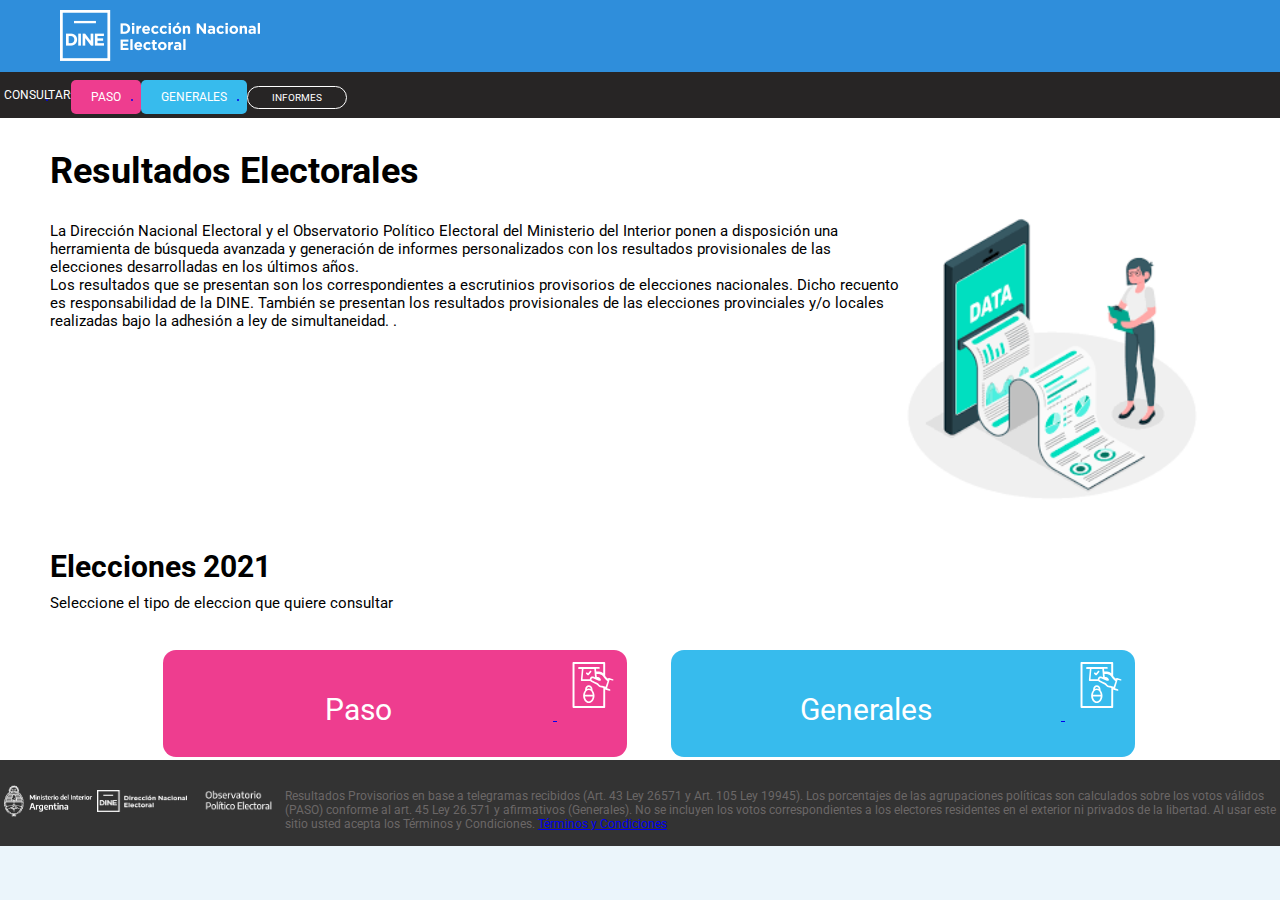
==== commit 7438204b: "Add files via upload" ====
--- a/tup-lc2-votacion-app/index.html
+++ b/tup-lc2-votacion-app/index.html
@@ -17,17 +17,22 @@
         <div class="header-page">
             <div class="logo-container">
                 <a href="index.html">
-                    <img src="img/icons/Logo_DINE_negativo.a88f983e.png" alt="logo" class="logo" style="width: 200px;"
-                        width="250px">
+                    <img src="img/icons/Logo_DINE_negativo.a88f983e.png" alt="logo" class="logo">
                 </a>
             </div>
 
             <!--Barra de menú principal-->
             <nav class="navbar">
-                <ul class="nav-links">
-                    <a href="informes.html">
-                        <li class="nav-item"><button class="informes-button">INFORMES</button></li>
-                    </a>
+                <p style="margin-right: -17px; font-size:12px; color: white;">CONSULTAR:</p>
+                <a href="paso.html">
+                    <li class="nav-item"><button class="paso-button">PASO</button></li>
+                </a>
+                <a href="generales.html">
+                    <li class="nav-item"><button class="generales-button">GENERALES</button></li>
+                </a>
+                <a href="informes.html">
+                    <li class="nav-item"><button class="informes-button">INFORMES</button></li>
+                </a>
             </nav>
     </header>
 
@@ -35,90 +40,86 @@
     <main>
         <section id="sec-titulo" class="flex-container">
             <!--Seccion para agregar una palicula favorita por codigo-->
-            <div class="left">
+            <div class="cuerpo">
                 <h2>Resultados Electorales</h2>
-                <p style="margin-top: -23px;">La Dirección Nacional Electoral y el Observatorio Político Electoral del
+                <p>La Dirección Nacional Electoral y el Observatorio Político Electoral del
                     Ministerio del Interior ponen a disposición una herramienta de búsqueda avanzada y generación de
                     informes personalizados con los resultados provisionales de las elecciones
-                    desarrolladas en los últimos años. Los resultados que se presentan son los correspondientes a
-                    escrutinios provisorios de elecciones nacionales. Dicho recuento es responsabilidad de la DINE.
-                    También se presentan los resultados provisionales
-                    de las elecciones provinciales y/o locales realizados bajo la adhesión a ley de
-                    simultaneidad.<br>Los resultados que se presentan son los correspondientes a escrutinios provisorios
+                    desarrolladas en los últimos años.
+                    <br>Los resultados que se presentan son los correspondientes a escrutinios provisorios
                     de elecciones nacionales. Dicho recuento es responsabilidad de la DINE. También se presentan los
                     resultados provisionales
-                    de las elecciones provinciales y/o locales realizadas bajo la adhesión a ley de simultaneidad. .</p>
+                    de las elecciones provinciales y/o locales realizadas bajo la adhesión a ley de simultaneidad. .
+                </p>
             </div>
-            <div clas="right">
-                <img src="img/images.png" style="width: 368px; margin-left:200px ; margin-right: -250px;" alt="Foto">
+            <div class="foto">
+                <img src="img/images.png" class="fotoCelu" alt="foto">
             </div>
         </section>
-
-
 
         <div class="footer-content">
             <section id="sec-contenido">
                 <!--Seccion para contenido de la página-->
-                <h3 style="margin-top: 60px;">Elecciones 2021</h3>
-                <p style="margin-top: -23px; margin-left:19px; font-size: 18px; ">Resultados provisorios</p>
+                <h3>Elecciones 2021</h3>
+                <p>Seleccione el tipo de eleccion que quiere consultar</p>
 
                 <!--Recuadros paso:-->
                 <div class="recuadros-container">
                     <table>
                         <tr>
                             <td>
-                                <div>
-                                    <div style="background-color: #ee3d8f; border-radius: 25px;">
-                                        <a href="paso.html">
-                                            <button>PASO</button>
-                                        </a>
-                                        <svg version="1.1" id="Capa_1" xmlns="http://www.w3.org/2000/svg"
-                                            xmlns:xlink="http://www.w3.org/1999/xlink" x="0px" y="0px" width="841.889px"
-                                            height="595.281px" viewBox="0 0 841.889 595.281"
-                                            enable-background="new 0 0 841.889 595.281" xml:space="preserve"
-                                            class="v-icon__component theme--light"
-                                            style="font-size: 70px; height: 70px; width: 70px;">
-                                            <g>
-                                                <path fill="#FFFFFF"
-                                                    d="M671.434,227.503l-43.614-14.145c-2.358-1.179-4.716-1.179-8.252,1.179 c-2.357,1.179-4.715,3.536-4.715,5.894l-1.179,3.536c-9.431-8.251-22.396-20.039-34.185-35.363V31.827 c0-7.072-5.894-11.788-11.788-11.788H198.746c-7.073,0-11.788,5.895-11.788,11.788v530.448c0,7.072,4.715,11.787,11.788,11.787 h368.955c7.073,0,11.788-4.715,11.788-11.787V348.917c1.179,2.357,3.536,3.536,4.715,4.716l44.794,14.145c1.179,0,2.357,0,3.536,0 c4.715,0,8.251-2.357,9.43-7.072s-1.179-10.609-5.894-12.967l0,0l-34.185-11.787l30.648-102.554l34.185,10.608l0,0 c4.715,1.179,10.608-1.179,12.966-7.072C679.685,234.576,676.149,228.682,671.434,227.503z M555.914,550.487H210.533V43.615 h345.381v113.162c-29.47-25.934-77.799-21.218-83.693-20.039l-3.536-34.185h35.363c5.894,0,10.609-4.715,10.609-10.609 c0-5.894-4.716-10.608-10.609-10.608H262.4c-4.715,2.357-9.43,7.072-9.43,12.966c0,5.895,4.715,10.609,10.608,10.609h35.363 l-11.787,132.022c0,2.357,1.179,5.894,2.357,8.251c2.357,2.358,4.715,3.537,7.072,3.537h103.731 c5.895,9.43,15.324,12.966,16.503,14.145c0,0,29.47,15.324,51.866,24.755c12.967,5.894,15.324,9.43,20.039,14.145 c2.357,3.537,5.894,7.073,10.609,10.609c14.146,12.967,34.185,14.146,40.078,15.324l17.682,4.715L555.914,550.487z M456.897,203.927l-8.251-3.536c-1.179-1.179-17.682-8.251-31.827-3.536c-8.251,2.357-14.145,8.251-18.86,17.682 c-2.357,4.715-3.536,8.251-3.536,12.967h-87.229l10.608-122.593h130.844L456.897,203.927z M585.383,319.448l-42.436-11.788 c-1.179,0-2.357,0-3.536,0c0,0-17.682,0-28.291-9.431c-3.536-3.536-5.894-7.072-8.251-9.43 c-5.894-7.073-11.788-12.967-27.112-20.039c-22.396-9.431-50.687-24.755-51.865-24.755c0,0-7.073-3.536-9.431-9.43 c-1.179-3.536-1.179-7.072,1.179-10.609c2.357-4.715,4.716-5.894,7.073-7.072c5.894-2.357,14.145,1.179,17.682,2.357l62.475,25.933 c4.715,1.18,15.324,4.716,22.396-2.357c4.715-4.715,3.536-11.787-2.357-21.218c-10.609-16.503-29.469-20.039-37.721-20.039 c-1.179,0-2.357,0-2.357,0c-1.179,0-2.357,0-3.536,0l0,0l-4.716-36.542l-1.179-8.251c0,0,0,0,1.179,09c0,0,56.581-8.252,76.621,24.754c15.323,25.933,38.899,50.688,56.58,62.475L585.383,319.448z">
-                                                </path>
-                                                <path fill="#FFFFFF"
-                                                    d="M368.49,179.174c2.357,1.179,3.536,2.357,5.894,2.357l0,0l0,0c3.536,0,5.895-1.179,8.252-3.536 l29.469-35.363c3.536-4.715,2.357-10.609-1.179-14.146c-2.357-1.179-4.715-2.357-7.072-2.357c-2.358,0-4.716,1.179-7.073,3.536 l-12.966,15.324l-9.431,11.788l-5.894-4.716l-4.715-3.536c-4.716-3.536-10.609-2.357-14.146,2.357 c-3.536,4.716-2.357,10.609,2.357,14.146L368.49,179.174z">
-                                                </path>
-                                                <path fill="#FFFFFF"
-                                                    d="M427.428,359.526c0-2.357,0-3.536,0-5.894c0,0,0,0,0-1.18l0,0l0,0c0-28.29-20.039-50.688-44.793-50.688 c-24.755,0-44.794,22.397-44.794,50.688l0,0l0,0c0,2.358,0,4.716,0,7.073c-14.145,16.503-23.575,40.078-23.575,67.189l0,0l0,0 c0,48.33,30.648,88.408,68.369,88.408c37.72,0,68.368-40.078,68.368-88.408l0,0l0,0 C451.003,399.604,441.573,376.029,427.428,359.526z M382.635,495.085c-23.576,0-43.615-25.933-47.151-57.76h94.302 C427.428,469.152,407.389,495.085,382.635,495.085z M406.21,344.202c-7.073-3.536-15.324-5.894-23.575-5.894 c-8.252,0-16.503,2.357-23.576,5.894c3.537-12.967,12.967-21.218,23.576-21.218C394.422,321.805,403.853,331.235,406.21,344.202z M382.635,358.347c23.575,0,43.614,24.754,47.15,57.76h-94.302C339.02,383.101,359.059,358.347,382.635,358.347z">
-                                                </path>
-                                            </g>
-                                        </svg>
-                                    </div>
+                                <div class="paso-box">
+                                    <a href="paso.html">
+                                        <button>Paso</button>
+                                    </a>
+                                    <svg version="1.1" id="Capa_1" xmlns="http://www.w3.org/2000/svg"
+                                        xmlns:xlink="http://www.w3.org/1999/xlink" x="0px" y="0px" width="841.889px"
+                                        height="595.281px" viewBox="0 0 841.889 595.281"
+                                        enable-background="new 0 0 841.889 595.281" xml:space="preserve"
+                                        class="v-icon__component theme--light"
+                                        style="font-size: 70px; height: 70px; width: 70px;">
+                                        <g>
+                                            <path fill="#FFFFFF"
+                                                d="M671.434,227.503l-43.614-14.145c-2.358-1.179-4.716-1.179-8.252,1.179 c-2.357,1.179-4.715,3.536-4.715,5.894l-1.179,3.536c-9.431-8.251-22.396-20.039-34.185-35.363V31.827 c0-7.072-5.894-11.788-11.788-11.788H198.746c-7.073,0-11.788,5.895-11.788,11.788v530.448c0,7.072,4.715,11.787,11.788,11.787 h368.955c7.073,0,11.788-4.715,11.788-11.787V348.917c1.179,2.357,3.536,3.536,4.715,4.716l44.794,14.145c1.179,0,2.357,0,3.536,0 c4.715,0,8.251-2.357,9.43-7.072s-1.179-10.609-5.894-12.967l0,0l-34.185-11.787l30.648-102.554l34.185,10.608l0,0 c4.715,1.179,10.608-1.179,12.966-7.072C679.685,234.576,676.149,228.682,671.434,227.503z M555.914,550.487H210.533V43.615 h345.381v113.162c-29.47-25.934-77.799-21.218-83.693-20.039l-3.536-34.185h35.363c5.894,0,10.609-4.715,10.609-10.609 c0-5.894-4.716-10.608-10.609-10.608H262.4c-4.715,2.357-9.43,7.072-9.43,12.966c0,5.895,4.715,10.609,10.608,10.609h35.363 l-11.787,132.022c0,2.357,1.179,5.894,2.357,8.251c2.357,2.358,4.715,3.537,7.072,3.537h103.731 c5.895,9.43,15.324,12.966,16.503,14.145c0,0,29.47,15.324,51.866,24.755c12.967,5.894,15.324,9.43,20.039,14.145 c2.357,3.537,5.894,7.073,10.609,10.609c14.146,12.967,34.185,14.146,40.078,15.324l17.682,4.715L555.914,550.487z M456.897,203.927l-8.251-3.536c-1.179-1.179-17.682-8.251-31.827-3.536c-8.251,2.357-14.145,8.251-18.86,17.682 c-2.357,4.715-3.536,8.251-3.536,12.967h-87.229l10.608-122.593h130.844L456.897,203.927z M585.383,319.448l-42.436-11.788 c-1.179,0-2.357,0-3.536,0c0,0-17.682,0-28.291-9.431c-3.536-3.536-5.894-7.072-8.251-9.43 c-5.894-7.073-11.788-12.967-27.112-20.039c-22.396-9.431-50.687-24.755-51.865-24.755c0,0-7.073-3.536-9.431-9.43 c-1.179-3.536-1.179-7.072,1.179-10.609c2.357-4.715,4.716-5.894,7.073-7.072c5.894-2.357,14.145,1.179,17.682,2.357l62.475,25.933 c4.715,1.18,15.324,4.716,22.396-2.357c4.715-4.715,3.536-11.787-2.357-21.218c-10.609-16.503-29.469-20.039-37.721-20.039 c-1.179,0-2.357,0-2.357,0c-1.179,0-2.357,0-3.536,0l0,0l-4.716-36.542l-1.179-8.251c0,0,0,0,1.179,09c0,0,56.581-8.252,76.621,24.754c15.323,25.933,38.899,50.688,56.58,62.475L585.383,319.448z">
+                                            </path>
+                                            <path fill="#FFFFFF"
+                                                d="M368.49,179.174c2.357,1.179,3.536,2.357,5.894,2.357l0,0l0,0c3.536,0,5.895-1.179,8.252-3.536 l29.469-35.363c3.536-4.715,2.357-10.609-1.179-14.146c-2.357-1.179-4.715-2.357-7.072-2.357c-2.358,0-4.716,1.179-7.073,3.536 l-12.966,15.324l-9.431,11.788l-5.894-4.716l-4.715-3.536c-4.716-3.536-10.609-2.357-14.146,2.357 c-3.536,4.716-2.357,10.609,2.357,14.146L368.49,179.174z">
+                                            </path>
+                                            <path fill="#FFFFFF"
+                                                d="M427.428,359.526c0-2.357,0-3.536,0-5.894c0,0,0,0,0-1.18l0,0l0,0c0-28.29-20.039-50.688-44.793-50.688 c-24.755,0-44.794,22.397-44.794,50.688l0,0l0,0c0,2.358,0,4.716,0,7.073c-14.145,16.503-23.575,40.078-23.575,67.189l0,0l0,0 c0,48.33,30.648,88.408,68.369,88.408c37.72,0,68.368-40.078,68.368-88.408l0,0l0,0 C451.003,399.604,441.573,376.029,427.428,359.526z M382.635,495.085c-23.576,0-43.615-25.933-47.151-57.76h94.302 C427.428,469.152,407.389,495.085,382.635,495.085z M406.21,344.202c-7.073-3.536-15.324-5.894-23.575-5.894 c-8.252,0-16.503,2.357-23.576,5.894c3.537-12.967,12.967-21.218,23.576-21.218C394.422,321.805,403.853,331.235,406.21,344.202z M382.635,358.347c23.575,0,43.614,24.754,47.15,57.76h-94.302C339.02,383.101,359.059,358.347,382.635,358.347z">
+                                            </path>
+                                        </g>
+                                    </svg>
+                                </div>    
                             </td>
                             <td>
 
                                 <!--Recuadros generales:-->
                                 <div>
-                                    <div style="background-color: #37bbed; border-radius: 25px;">
-                                        <a href="generales.html">
-                                            <button>Generales</button>
-                                        </a>
-
-                                        <svg version="1.1" id="Capa_1" xmlns="http://www.w3.org/2000/svg"
-                                            xmlns:xlink="http://www.w3.org/1999/xlink" x="0px" y="0px" width="841.889px"
-                                            height="595.281px" viewBox="0 0 841.889 595.281"
-                                            enable-background="new 0 0 841.889 595.281" xml:space="preserve"
-                                            class="v-icon__component theme--light"
-                                            style="font-size: 70px; height: 70px; width: 70px;">
-                                            <g>
-                                                <path fill="#FFFFFF"
-                                                    d="M671.434,227.503l-43.614-14.145c-2.358-1.179-4.716-1.179-8.252,1.179 c-2.357,1.179-4.715,3.536-4.715,5.894l-1.179,3.536c-9.431-8.251-22.396-20.039-34.185-35.363V31.827 c0-7.072-5.894-11.788-11.788-11.788H198.746c-7.073,0-11.788,5.895-11.788,11.788v530.448c0,7.072,4.715,11.787,11.788,11.787 h368.955c7.073,0,11.788-4.715,11.788-11.787V348.917c1.179,2.357,3.536,3.536,4.715,4.716l44.794,14.145c1.179,0,2.357,0,3.536,0 c4.715,0,8.251-2.357,9.43-7.072s-1.179-10.609-5.894-12.967l0,0l-34.185-11.787l30.648-102.554l34.185,10.608l0,0 c4.715,1.179,10.608-1.179,12.966-7.072C679.685,234.576,676.149,228.682,671.434,227.503z M555.914,550.487H210.533V43.615 h345.381v113.162c-29.47-25.934-77.799-21.218-83.693-20.039l-3.536-34.185h35.363c5.894,0,10.609-4.715,10.609-10.609 c0-5.894-4.716-10.608-10.609-10.608H262.4c-4.715,2.357-9.43,7.072-9.43,12.966c0,5.895,4.715,10.609,10.608,10.609h35.363 l-11.787,132.022c0,2.357,1.179,5.894,2.357,8.251c2.357,2.358,4.715,3.537,7.072,3.537h103.731 c5.895,9.43,15.324,12.966,16.503,14.145c0,0,29.47,15.324,51.866,24.755c12.967,5.894,15.324,9.43,20.039,14.145 c2.357,3.537,5.894,7.073,10.609,10.609c14.146,12.967,34.185,14.146,40.078,15.324l17.682,4.715L555.914,550.487z M456.897,203.927l-8.251-3.536c-1.179-1.179-17.682-8.251-31.827-3.536c-8.251,2.357-14.145,8.251-18.86,17.682 c-2.357,4.715-3.536,8.251-3.536,12.967h-87.229l10.608-122.593h130.844L456.897,203.927z M585.383,319.448l-42.436-11.788 c-1.179,0-2.357,0-3.536,0c0,0-17.682,0-28.291-9.431c-3.536-3.536-5.894-7.072-8.251-9.43 c-5.894-7.073-11.788-12.967-27.112-20.039c-22.396-9.431-50.687-24.755-51.865-24.755c0,0-7.073-3.536-9.431-9.43 c-1.179-3.536-1.179-7.072,1.179-10.609c2.357-4.715,4.716-5.894,7.073-7.072c5.894-2.357,14.145,1.179,17.682,2.357l62.475,25.933 c4.715,1.18,15.324,4.716,22.396-2.357c4.715-4.715,3.536-11.787-2.357-21.218c-10.609-16.503-29.469-20.039-37.721-20.039 c-1.179,0-2.357,0-2.357,0c-1.179,0-2.357,0-3.536,0l0,0l-4.716-36.542l-1.179-8.251c0,0,0,0,1.179,09c0,0,56.581-8.252,76.621,24.754c15.323,25.933,38.899,50.688,56.58,62.475L585.383,319.448z">
-                                                </path>
-                                                <path fill="#FFFFFF"
-                                                    d="M368.49,179.174c2.357,1.179,3.536,2.357,5.894,2.357l0,0l0,0c3.536,0,5.895-1.179,8.252-3.536 l29.469-35.363c3.536-4.715,2.357-10.609-1.179-14.146c-2.357-1.179-4.715-2.357-7.072-2.357c-2.358,0-4.716,1.179-7.073,3.536 l-12.966,15.324l-9.431,11.788l-5.894-4.716l-4.715-3.536c-4.716-3.536-10.609-2.357-14.146,2.357 c-3.536,4.716-2.357,10.609,2.357,14.146L368.49,179.174z">
-                                                </path>
-                                                <path fill="#FFFFFF"
-                                                    d="M427.428,359.526c0-2.357,0-3.536,0-5.894c0,0,0,0,0-1.18l0,0l0,0c0-28.29-20.039-50.688-44.793-50.688 c-24.755,0-44.794,22.397-44.794,50.688l0,0l0,0c0,2.358,0,4.716,0,7.073c-14.145,16.503-23.575,40.078-23.575,67.189l0,0l0,0 c0,48.33,30.648,88.408,68.369,88.408c37.72,0,68.368-40.078,68.368-88.408l0,0l0,0 C451.003,399.604,441.573,376.029,427.428,359.526z M382.635,495.085c-23.576,0-43.615-25.933-47.151-57.76h94.302 C427.428,469.152,407.389,495.085,382.635,495.085z M406.21,344.202c-7.073-3.536-15.324-5.894-23.575-5.894 c-8.252,0-16.503,2.357-23.576,5.894c3.537-12.967,12.967-21.218,23.576-21.218C394.422,321.805,403.853,331.235,406.21,344.202z M382.635,358.347c23.575,0,43.614,24.754,47.15,57.76h-94.302C339.02,383.101,359.059,358.347,382.635,358.347z">
-                                                </path>
-                                            </g>
-                                        </svg>
+                                    <div class="generales-container">
+                                        <div class="generales-box">
+                                            <a href="generales.html">
+                                                <button>Generales</button>
+                                            </a>
+                                            <svg version="1.1" id="Capa_1" xmlns="http://www.w3.org/2000/svg"
+                                                xmlns:xlink="http://www.w3.org/1999/xlink" x="0px" y="0px"
+                                                width="841.889px" height="595.281px" viewBox="0 0 841.889 595.281"
+                                                enable-background="new 0 0 841.889 595.281" xml:space="preserve"
+                                                class="v-icon__component theme--light"
+                                                style="font-size: 70px; height: 70px; width: 70px;">
+                                                <g>
+                                                    <path fill="#FFFFFF"
+                                                        d="M671.434,227.503l-43.614-14.145c-2.358-1.179-4.716-1.179-8.252,1.179 c-2.357,1.179-4.715,3.536-4.715,5.894l-1.179,3.536c-9.431-8.251-22.396-20.039-34.185-35.363V31.827 c0-7.072-5.894-11.788-11.788-11.788H198.746c-7.073,0-11.788,5.895-11.788,11.788v530.448c0,7.072,4.715,11.787,11.788,11.787 h368.955c7.073,0,11.788-4.715,11.788-11.787V348.917c1.179,2.357,3.536,3.536,4.715,4.716l44.794,14.145c1.179,0,2.357,0,3.536,0 c4.715,0,8.251-2.357,9.43-7.072s-1.179-10.609-5.894-12.967l0,0l-34.185-11.787l30.648-102.554l34.185,10.608l0,0 c4.715,1.179,10.608-1.179,12.966-7.072C679.685,234.576,676.149,228.682,671.434,227.503z M555.914,550.487H210.533V43.615 h345.381v113.162c-29.47-25.934-77.799-21.218-83.693-20.039l-3.536-34.185h35.363c5.894,0,10.609-4.715,10.609-10.609 c0-5.894-4.716-10.608-10.609-10.608H262.4c-4.715,2.357-9.43,7.072-9.43,12.966c0,5.895,4.715,10.609,10.608,10.609h35.363 l-11.787,132.022c0,2.357,1.179,5.894,2.357,8.251c2.357,2.358,4.715,3.537,7.072,3.537h103.731 c5.895,9.43,15.324,12.966,16.503,14.145c0,0,29.47,15.324,51.866,24.755c12.967,5.894,15.324,9.43,20.039,14.145 c2.357,3.537,5.894,7.073,10.609,10.609c14.146,12.967,34.185,14.146,40.078,15.324l17.682,4.715L555.914,550.487z M456.897,203.927l-8.251-3.536c-1.179-1.179-17.682-8.251-31.827-3.536c-8.251,2.357-14.145,8.251-18.86,17.682 c-2.357,4.715-3.536,8.251-3.536,12.967h-87.229l10.608-122.593h130.844L456.897,203.927z M585.383,319.448l-42.436-11.788 c-1.179,0-2.357,0-3.536,0c0,0-17.682,0-28.291-9.431c-3.536-3.536-5.894-7.072-8.251-9.43 c-5.894-7.073-11.788-12.967-27.112-20.039c-22.396-9.431-50.687-24.755-51.865-24.755c0,0-7.073-3.536-9.431-9.43 c-1.179-3.536-1.179-7.072,1.179-10.609c2.357-4.715,4.716-5.894,7.073-7.072c5.894-2.357,14.145,1.179,17.682,2.357l62.475,25.933 c4.715,1.18,15.324,4.716,22.396-2.357c4.715-4.715,3.536-11.787-2.357-21.218c-10.609-16.503-29.469-20.039-37.721-20.039 c-1.179,0-2.357,0-2.357,0c-1.179,0-2.357,0-3.536,0l0,0l-4.716-36.542l-1.179-8.251c0,0,0,0,1.179,09c0,0,56.581-8.252,76.621,24.754c15.323,25.933,38.899,50.688,56.58,62.475L585.383,319.448z">
+                                                    </path>
+                                                    <path fill="#FFFFFF"
+                                                        d="M368.49,179.174c2.357,1.179,3.536,2.357,5.894,2.357l0,0l0,0c3.536,0,5.895-1.179,8.252-3.536 l29.469-35.363c3.536-4.715,2.357-10.609-1.179-14.146c-2.357-1.179-4.715-2.357-7.072-2.357c-2.358,0-4.716,1.179-7.073,3.536 l-12.966,15.324l-9.431,11.788l-5.894-4.716l-4.715-3.536c-4.716-3.536-10.609-2.357-14.146,2.357 c-3.536,4.716-2.357,10.609,2.357,14.146L368.49,179.174z">
+                                                    </path>
+                                                    <path fill="#FFFFFF"
+                                                        d="M427.428,359.526c0-2.357,0-3.536,0-5.894c0,0,0,0,0-1.18l0,0l0,0c0-28.29-20.039-50.688-44.793-50.688 c-24.755,0-44.794,22.397-44.794,50.688l0,0l0,0c0,2.358,0,4.716,0,7.073c-14.145,16.503-23.575,40.078-23.575,67.189l0,0l0,0 c0,48.33,30.648,88.408,68.369,88.408c37.72,0,68.368-40.078,68.368-88.408l0,0l0,0 C451.003,399.604,441.573,376.029,427.428,359.526z M382.635,495.085c-23.576,0-43.615-25.933-47.151-57.76h94.302 C427.428,469.152,407.389,495.085,382.635,495.085z M406.21,344.202c-7.073-3.536-15.324-5.894-23.575-5.894 c-8.252,0-16.503,2.357-23.576,5.894c3.537-12.967,12.967-21.218,23.576-21.218C394.422,321.805,403.853,331.235,406.21,344.202z M382.635,358.347c23.575,0,43.614,24.754,47.15,57.76h-94.302C339.02,383.101,359.059,358.347,382.635,358.347z">
+                                                    </path>
+                                                </g>
+                                            </svg>
+                                        </div>
                                     </div>
                             </td>
                         </tr>
@@ -135,12 +136,12 @@
             <!--Agrege una tabla para acomodar los elementos del footer-->
             <tr>
                 <td><img src="img/icons/Ministerio-del-Interior_pluma.1ab9a7a7.png" alt="Ministerio-del-Interior_pluma"
-                        width="150px"></td>
-                <td><img src="img/icons/Logo_DINE_negativo.a88f983e.png" alt="logo" width="150px"></td>
-                <td><img src="img/icons/logos_001-10.4430c8d5.png" alt="logos_001-10" width="150px"></td>
+                        width="90px"></td>
+                <td><img src="img/icons/Logo_DINE_negativo.a88f983e.png" alt="logo" width="90px"></td>
+                <td><img src="img/icons/logos_001-10.4430c8d5.png" alt="logos_001-10" width="90px"></td>
                 <td>
                     <footer>
-                        <p style="font-size: 15px;">
+                        <p style="font-size: 12px;">
                             <br>
                             Resultados Provisorios en base a telegramas recibidos (Art. 43 Ley 26571 y Art. 105 Ley
                             19945). Los porcentajes de las agrupaciones políticas son calculados sobre los votos válidos
--- a/tup-lc2-votacion-app/css/pages/index.css
+++ b/tup-lc2-votacion-app/css/pages/index.css
@@ -1,140 +1,132 @@
-.flex-container {
-    /* Añadir estilos personalizados para la posición y el tamaño */
-    display: flex;
-    justify-content: space-between;
+body {
+    background-color: #FFF;
 }
 
-.left {
-    /* Ajusta el ancho según sea necesario */
+.logo-container {
+    background-color: rgb(47, 142, 219);
+    padding: 10px;
+    width: 99%;
+}
+
+.logo {
+    margin-left: 50px;
+    width: 200px;
+}
+
+header {
+    font-size: 5px;
     width: 100%;
 }
 
-.left p {
-    margin-top: -23px;
+.paso-button {
+    background-color: #ee3d8f;
+    color: white;
+    border: none;
+    cursor: pointer;
+    padding: 10px 20px;
+    border-radius: 5px;
+    font-size: 12px;
+    margin-left: 15px;
+    margin-top: 4px;
+}
+
+.generales-button {
+    background-color: #37bbed;
+    color: white;
+    border: none;
+    cursor: pointer;
+    padding: 10px 20px;
+    border-radius: 5px;
+    font-size: 12px;
+    margin-top: 4px;
+}
+
+.informes-button {
+    background-color: rgb(39, 37, 37);
+    color: white;
+    border-radius: 15px;
+    padding: 5px;
+    cursor: pointer;
+    font-size: 10px; 
+    text-align: center;
+    width: 100px;
+    margin-top: 10px
+}
+
+.informes-button:hover {
+    background-color:#9e9e9e; 
 }
 
 #sec-titulo {
-    width: 55%;
+    width: 90%;
     text-align: left;
-    /* Centra el texto */
-    font-size: 20px;
+    font-size: 15px;
     padding-left: 30px;
     display: flex;
-    /* Utiliza flexbox */
     justify-content: space-between;
-    /* Espacio entre los elementos */
     padding-left: 50px;
-    /*ditancia al margen*/
     text-align: left;
-    /* Alinea el texto a la izquierda */
-    margin-top: 50px;
+    margin-top: 2px;
 }
 
 #sec-titulo h2 {
     font-size: 36px;
-    /*Ajusta el tamaño del titulo "Resultados Electorales*/
+}
+
+.fotoCelu {
+    width: 300px;
+    margin-top: 90px;
+    padding: 0%;
 }
 
 #sec-contenido h3 {
-    /*Ajusa "Elecciones 2021"*/
-    margin-top: 50px;
-    /* Elimina el margen superior para que esté a la misma altura que "Resultados Electorales" */
+    margin-top: 10px;
     font-size: 30px;
     padding-left: 20px;
-    /*que tan lejo esa del margen*/
-
 }
 
-.logo-container {
-    /*darle color azul al fondo del logo DINE*/
-    background-color: rgb(47, 142, 219);
-    padding: 10px;
-    /* Ajusta según sea necesario */
-    width: auto;
+#sec-contenido h3{ /*elecciones 2021*/
+    width: 60%;
+    padding-left: 50px;
+    margin-top: 35px;
 }
 
-.logo {
-    /*parte azul del logo "Dine*/
-    margin-left: 10px;
-    /*ajustar tamaño*/
-    width: 110px;
+#sec-contenido p {
+    margin-left: 50px;
+    margin-top: -20px;
+    font-size: 15px;
 }
 
 .recuadros-container button {
-    display: inline-block;
     border: none;
     margin: 20px;
-    height: 30px;
-    width: 600px;
+    padding: 10px;
+    margin-top: -40px;
+    width: 350px;
     color: #FFF;
-    /* Establece el color del texto en blanco */
-    font-size: 28px;
-    background-image: url('ruta/para/tu/imagen.svg');
-    background-size: cover;
     background-color: transparent;
-    /* Establece el fondo transparente */
-    background-position: right;
-    text-align: auto;
-    border-top-right-radius: 25px;
-    border-radius: 95px;
-    font-size: 50px;
+    font-size: 30px;
+    cursor: pointer;
     justify-content: center;
-    cursor: pointer;
 }
 
-.recuadros-container table {
-    margin-left: auto;
-    margin-right: auto;
-    width: 100%;
-    /* Ajusta el porcentaje según tus necesidades */
-    border-collapse: separate;
-    border-spacing: 10px;
-    border-radius: 25px;
-    margin-bottom: 90px;
+.paso-box {
+    margin-top: 20px;
+    background-color: #ee3d8f;
+    border-radius: 13px;
+    margin-left: 160px;
 }
 
-.informes-button {
-    /*darle color negro al boton "INFORMES"*/
-    background-color: rgb(39, 37, 37);
-    color: white;
-    border: none;
-    cursor: pointer;
-    padding: 5px 5px;
-    border-radius: 15px;
-    font-size: 12px;
-    width: 100spx;
-    border: 1px solid #ffffff;
-}
-
-
-nav {
-    /*recuadro negro donde esta boton "INFORMES"*/
-    width: auto;
-    background-color: rgb(39, 37, 37);
-    display: flex;
-    font-size: 5pxs;
-}
-
-.nav-links {
-    /*boton "INFORMES"*/
-    list-style: none;
-    margin-left: auto;
-    /*mover el boton a la derecha*/
-    justify-content: flex-end;
-    margin-right: 50px;
-}
-
-#sec-contenido {
-    /*dejar margen*/
-    width: 60%;
-    padding-left: 30px;
+.generales-box {
+    background-color: #37bbed;
+    border-radius: 13px;
+    margin-left: 40px;
+    margin-top: 19px;
 }
 
 footer {
-    /*darle fondo negro al pie de pagina*/
-    background-color: #9e9e9e;
+    background-color: #333;
+    color: rgb(107, 103, 103);
     text-align: left;
-    color: rgb(107, 103, 103);
-    margin-top: ;
-    /*que tan lejo esta el pie de pagina*/
+    width: 100%;
 }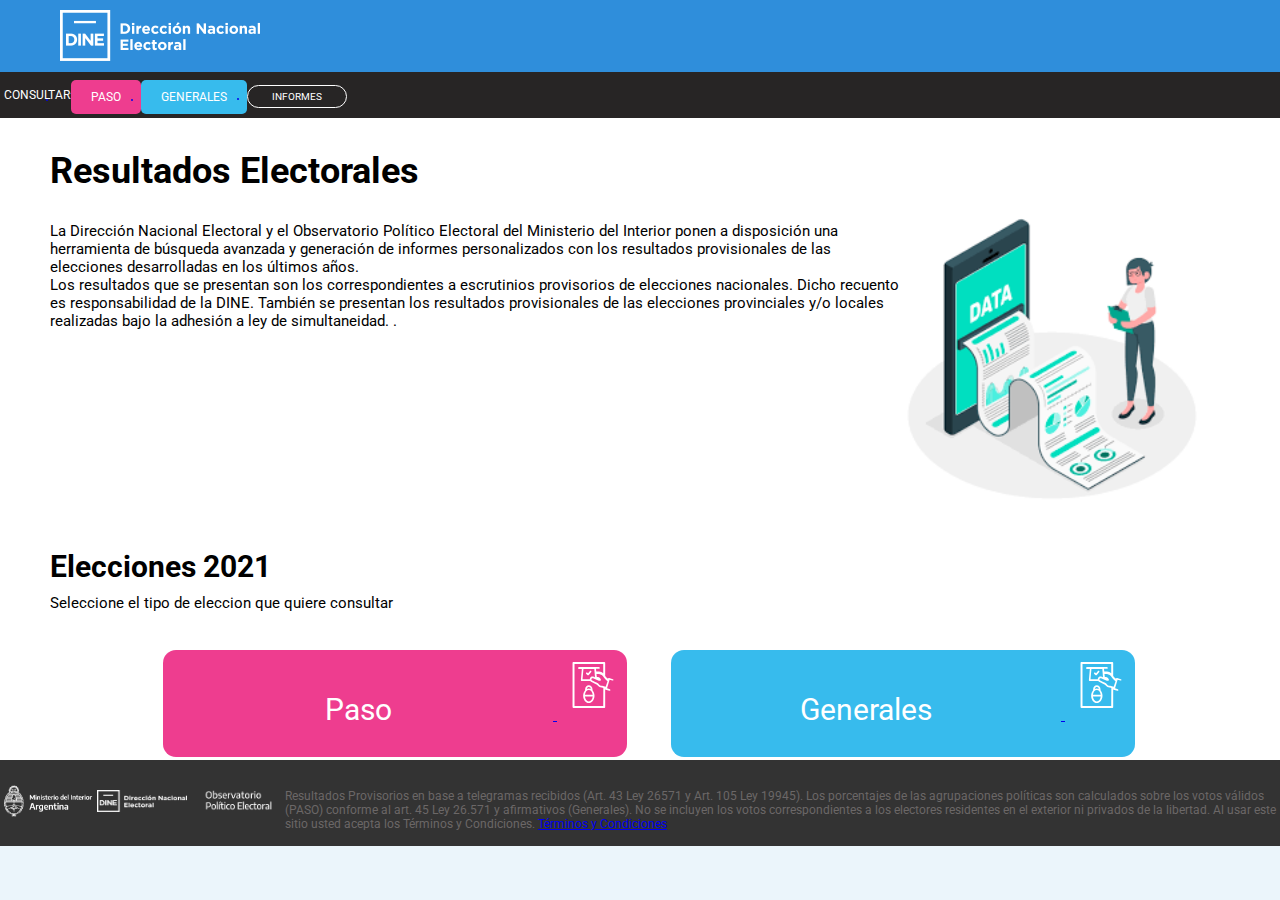
==== commit f083c14b: "Add files via upload" ====
--- a/tup-lc2-votacion-app/index.html
+++ b/tup-lc2-votacion-app/index.html
@@ -62,7 +62,7 @@
                 <!--Seccion para contenido de la página-->
                 <h3>Elecciones 2021</h3>
                 <p>Seleccione el tipo de eleccion que quiere consultar</p>
-
+        <div class="footer-content"></div>
                 <!--Recuadros paso:-->
                 <div class="recuadros-container">
                     <table>
@@ -156,5 +156,4 @@
         </table>
     </footer>
 </body>
-
 </html>--- a/tup-lc2-votacion-app/css/pages/index.css
+++ b/tup-lc2-votacion-app/css/pages/index.css
@@ -50,7 +50,7 @@
     font-size: 10px; 
     text-align: center;
     width: 100px;
-    margin-top: 10px
+    margin-top: 9px
 }
 
 .informes-button:hover {
